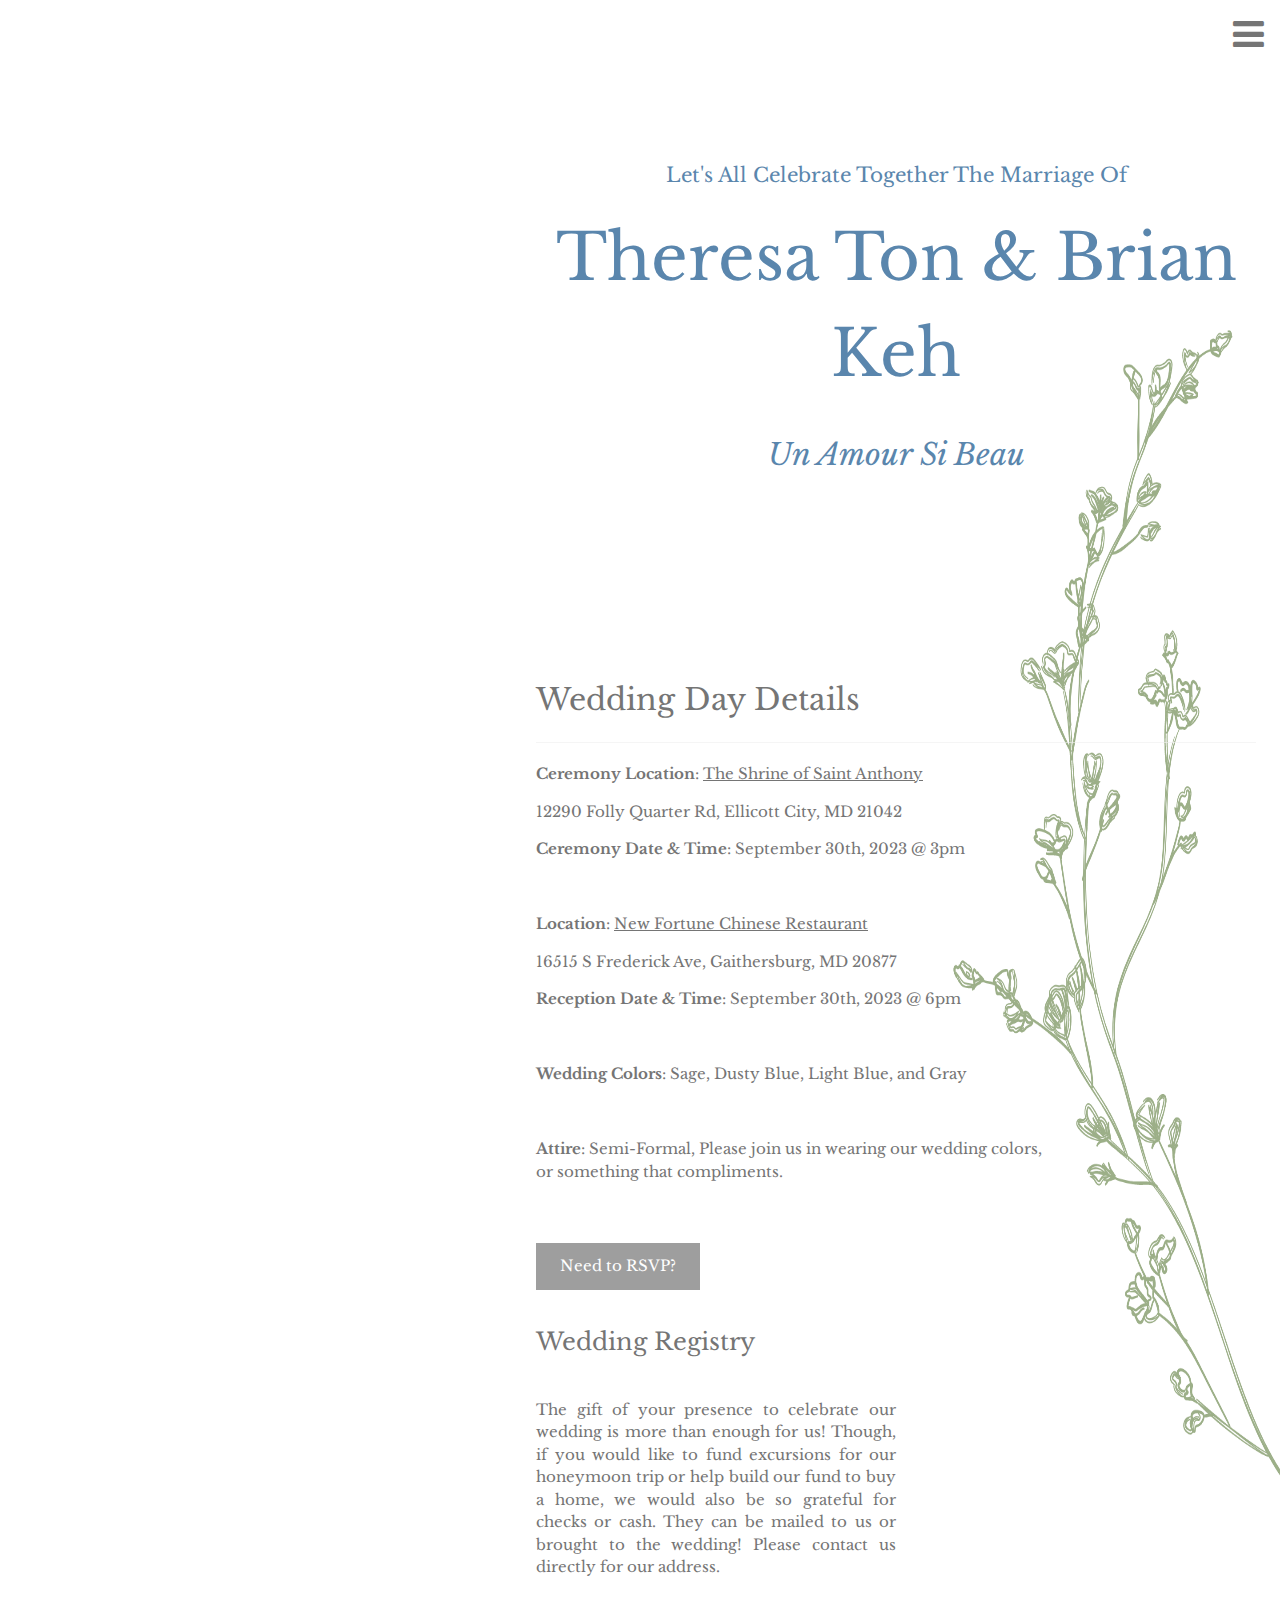
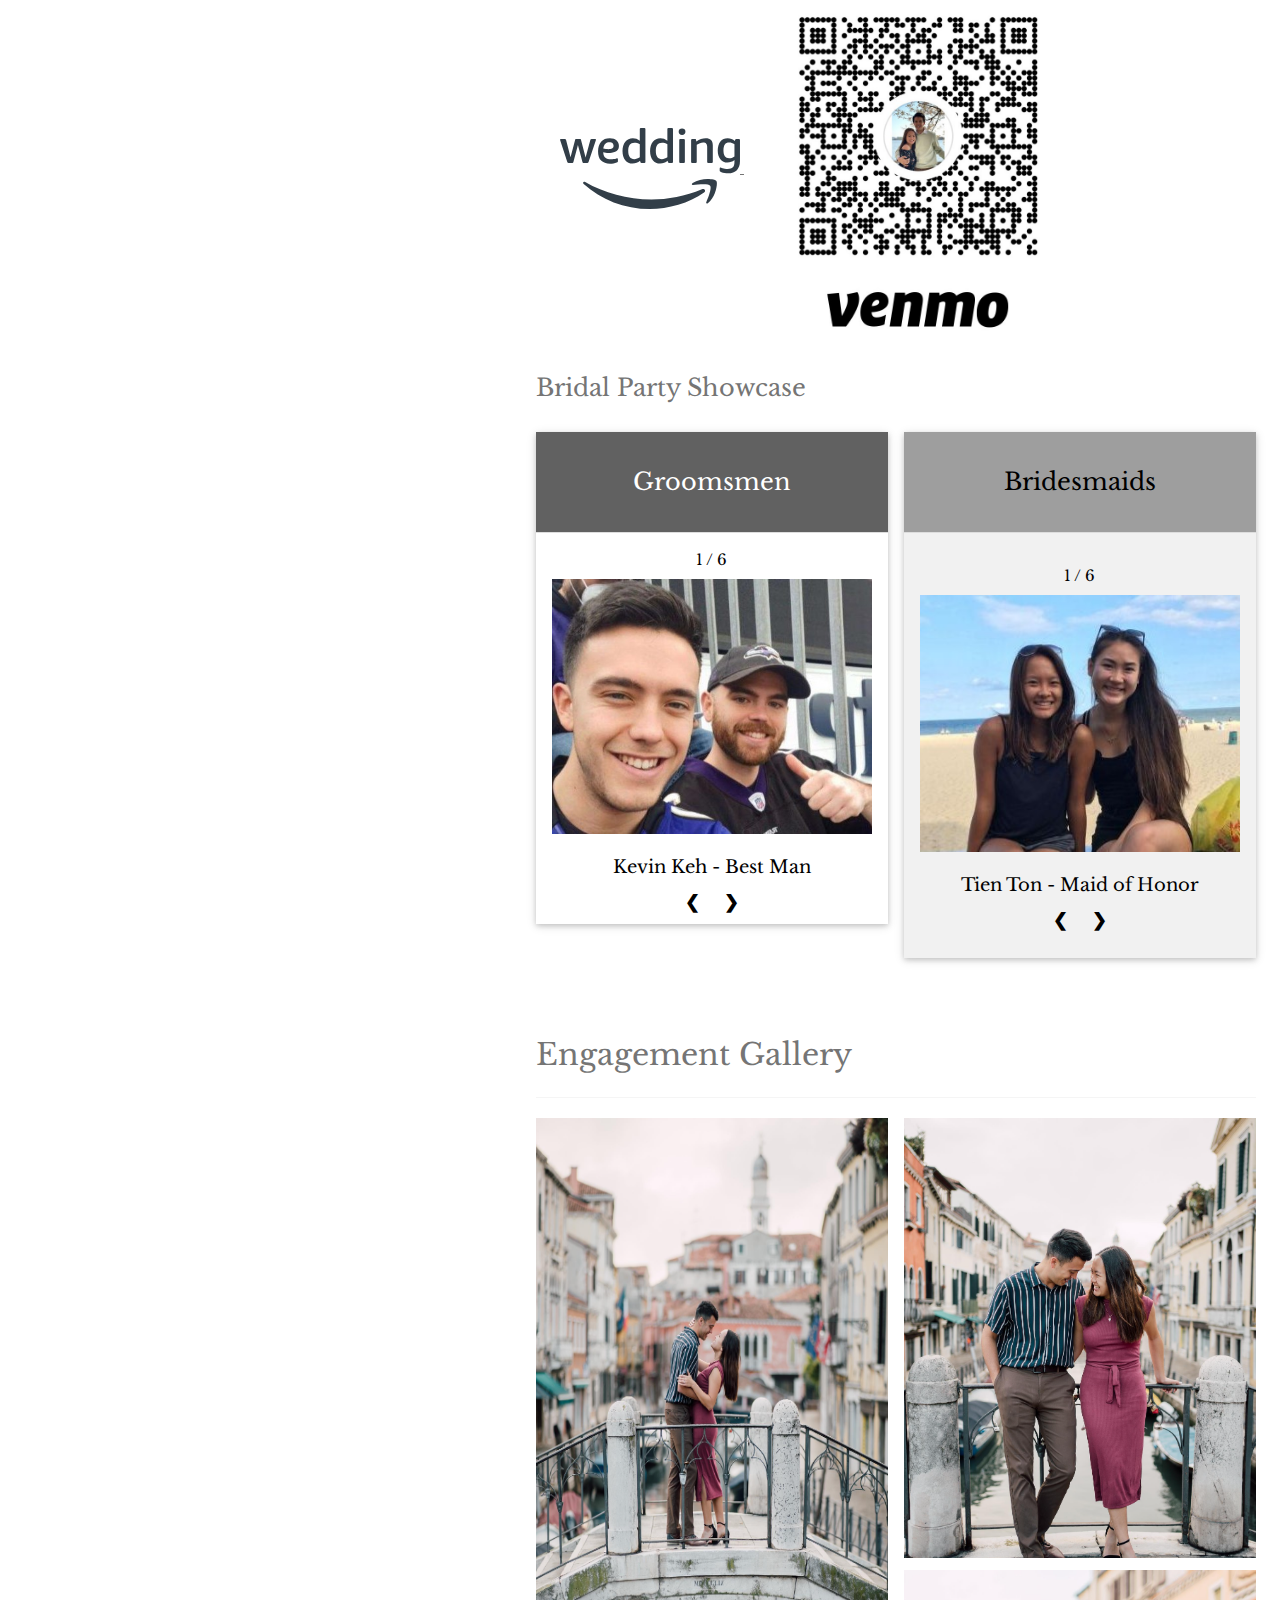
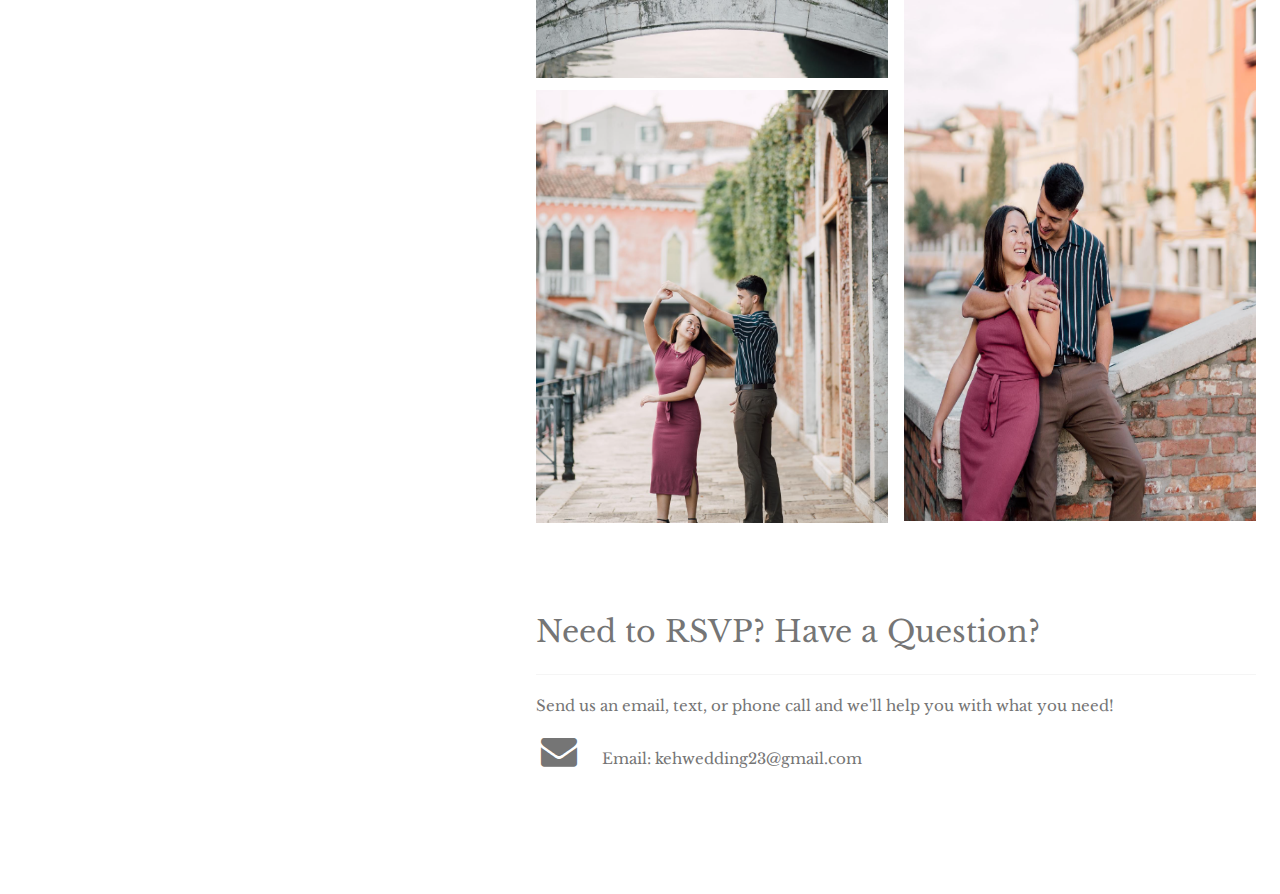
==== index.html @ 29d1b584 "Update index.html" ====
<!DOCTYPE html>
<html>

<head>
  <title>Ton & Keh Wedding</title>
  <meta charset="UTF-8">
  <meta name="viewport" content="width=device-width, initial-scale=1">
  <link rel="stylesheet" href="https://www.w3schools.com/w3css/4/w3.css">
  <link rel="stylesheet" href="https://fonts.googleapis.com/css?family=Libre+Baskerville">
  <link rel="stylesheet" href="https://cdnjs.cloudflare.com/ajax/libs/font-awesome/4.7.0/css/font-awesome.min.css">
  <link href='https://fonts.googleapis.com/css?family=Pinyon Script' rel='stylesheet'>
  <link href='https://fonts.googleapis.com/css?family=Playfair Display' rel='stylesheet'>
  <style>
    body,
    h1,
    h2,
    h3,
    h4,
    h5,
    h6 {
      font-family: "Libre Baskerville", sans-serif
    }

    .w3-row-padding img {
      margin-bottom: 12px
    }

    .bgimg {
      background-position: center;
      background-repeat: no-repeat;
      background-size: cover;
      background-image: url('./pictures/main_pic2.jpg');
      min-height: 100%;
    }

    * {
      box-sizing: border-box
    }

    .amazon-image {
      right: 0;
    }

    .amazon-image:hover {
      background-color: #e7e7e7;
    }

    /* Slideshow container */
    .groomsmen-container {
      margin: auto;
    }

    .image-slide {
      display: none;
    }

    .w-image-slide {
      display: none;
    }

    /* Next & previous buttons */
    .prev,
    .next {
      cursor: pointer;
      top: 50%;
      width: auto;
      margin-top: -22px;
      padding: 10px;
      color: black;
      font-weight: bold;
      font-size: 18px;
      transition: 0.6s ease;
      border-radius: 0 3px 3px 0;
      user-select: none;
    }

    /* Position the "next button" to the right */
    .next {
      right: 0;
      border-radius: 3px 0 0 3px;
    }

    /* On hover, add a black background color with a little bit see-through */
    .prev:hover,
    .next:hover {
      background-color: rgba(153, 153, 153, 0.493);
    }

    /* Caption text */
    .caption {
      color: #000000;
      font-size: 18px;
      padding: 8px 12px;
      bottom: 8px;
      width: 100%;
      text-align: center;
    }

    /* Number text (1/3 etc) */
    .slide-number {
      color: #000000;
      font-size: 15px;
      padding: 8px 12px;
      top: 0;
    }

    .active {
      background-color: #717171;
    }

    /* Fading animation */
    .fade {
      animation-name: fade;
      animation-duration: 1.5s;
    }
  </style>
</head>

<body>

  <!-- Sidebar with image -->
  <nav class="w3-sidebar w3-hide-medium w3-hide-small" style="width:40%">
    <div class="bgimg">
    </div>
  </nav>

  <!-- Hidden Sidebar (reveals when clicked on menu icon)-->
  <nav class="w3-sidebar w3-black w3-animate-right w3-xxlarge" style="display:none;padding-top:150px;right:0;z-index:2"
    id="mySidebar">
    <a href="javascript:void(0)" onclick="closeNav()" class="w3-button w3-black w3-xxxlarge w3-display-topright"
      style="padding:0 12px;">
      <i class="fa fa-remove"></i>
    </a>
    <div class="w3-bar-block w3-center">
      <a href="#" class="w3-bar-item w3-button w3-text-grey w3-hover-black" onclick="closeNav()">Home</a>
      <a href="#portfolio" class="w3-bar-item w3-button w3-text-grey w3-hover-black" onclick="closeNav()">Portfolio</a>
      <a href="#about" class="w3-bar-item w3-button w3-text-grey w3-hover-black" onclick="closeNav()">About</a>
      <a href="#contact" class="w3-bar-item w3-button w3-text-grey w3-hover-black" onclick="closeNav()">Contact</a>
    </div>
  </nav>

  <!-- Page Content -->
  <div class="w3-main w3-padding-large"
    style="margin-left:40%; background-image: url(./pictures/bg1.png); background-size: 100% 40%; background-repeat: no-repeat; background-position: 0px 270px;">

    <!-- Menu icon to open sidebar -->
    <span class="w3-button w3-top w3-white w3-xxlarge w3-text-grey w3-hover-text-black" style="width:auto;right:0;"
      onclick="openNav()"><i class="fa fa-bars"></i></span>

    <!-- Header -->
    <header class="w3-container w3-center" style="padding:128px 16px;" id="home">
      <p style="font-size: 20px; color: #5A86AD; font-style: bold;">Let's All Celebrate Together The Marriage Of</p>
      <h1 class="w3-jumbo" style="color: #5A86AD;">Theresa Ton & Brian Keh</h1>
      <p style="font-size: 30px; color: #5A86AD; font-style: italic;">Un Amour Si Beau</p>
      <img src="./pictures/main_pic.png" class="w3-image w3-hide-large w3-hide-small w3-round"
        style="display:block;width:80%;margin:auto;">
      <img src="./pictures/main_pic.png" class="w3-image w3-hide-large w3-hide-medium w3-round" width="1000"
        height="1333">
      <!--     <button class="w3-button w3-light-grey w3-padding-large w3-margin-top">
      <i class="fa fa-envelope-open-o"></i> RSVP Here
    </button> -->
    </header>

    <!-- About Section -->
    <div class="w3-content w3-justify w3-text-grey w3-padding-32" id="about">
      <h2>Wedding Day Details</h2>
      <hr class="w3-opacity">
      <p>
        <b>Ceremony Location</b>: <a
          href="https://www.google.com/maps/place/The+Shrine+of+St.+Anthony/@39.2574277,-76.9379217,15z/data=!4m6!3m5!1s0x89c8275a5a365455:0xe308f5584fdc89db!8m2!3d39.2574277!4d-76.9379217!16s%2Fm%2F04n5p57">The
          Shrine of Saint Anthony</a>
      </p>
      <p>12290 Folly Quarter Rd, Ellicott City, MD 21042</p>
      <p>
        <b>Ceremony Date & Time</b>: September 30th, 2023 @ 3pm
      </p>
      <br>
      <p>
        <b>Location</b>: <a
          href="https://www.google.com/maps/place/new+fortune+chinese+restaurant+gaithersburg+md/@39.1270677,-77.1829447,15z/data=!4m2!3m1!1s0x0:0x479487c42ac76921?sa=X&ved=2ahUKEwj9sbjB-4T-AhWoBDQIHVMrAvMQ_BJ6BQiIARAD">New
          Fortune
          Chinese Restaurant</a>
      </p>
      <p>16515 S Frederick Ave, Gaithersburg, MD 20877</p>
      <p>
        <b>Reception Date & Time</b>: September 30th, 2023 @ 6pm
      </p>
      <br>
      <p><b>Wedding Colors</b>: Sage, Dusty Blue, Light Blue, and Gray</p>
      <br>
      <p><b>Attire</b>: Semi-Formal, Please join us in wearing our wedding colors,
        <br>or something that compliments.
      </p>
      <br>
      <br>
      <button class="w3-button w3-gray w3-padding-large w3-hover-black w3-text-white"> <a href="#contact"
          onclick="closeNav()" style="text-decoration: none;">Need to RSVP?</a></button>

      <!-- Testimonials -->
      <h3 class="w3-padding-24">Wedding Registry</h3>

      <p style="max-width: 50%;">The gift of your presence to celebrate our wedding is more than enough for us! Though,
        if you would like to fund excursions for our honeymoon trip or help build our fund to buy a home, we would also
        be so grateful for checks or cash. They can be mailed to us or brought to the wedding! Please contact us
        directly for our address.</p>

      <div class="w3-padding-large">
        <a styles="w3-padding-24" href="https://www.amazon.com/wedding/share/kehwedding23">
          <img class="image amazon-image" src="./pictures/amazon-wedding-logo.svg" width="180" />
        </a>

        <img src="./pictures/qr_code.jpg" width="350" />
      </div>

      <!-- Grid for pricing tables -->
      <h3 class="w3-padding-16">Bridal Party Showcase</h3>
      <div class="w3-row-padding" style="margin:0 -16px">
        <div class="w3-half w3-margin-bottom">
          <ul class="w3-ul w3-center w3-card w3-hover-shadow">
            <li class="w3-dark-grey w3-xlarge w3-padding-32">Groomsmen</li>
            <li>
              <div class="groomsmen-container">
                <div class="image-slide">
                  <div class="slide-number">1 / 6</div>
                  <img src="./pictures/IMG_20230419_155620.jpg" style="width:100%">
                  <div class="caption">Kevin Keh - Best Man</div>
                </div>
                <div class="image-slide">
                  <div class="slide-number">2 / 6</div>
                  <img src="./pictures/IMG_20230419_155617.jpg" style="width:100%">
                  <div class="caption">Adam Keh</div>
                </div>
                <div class="image-slide">
                  <div class="slide-number">3 / 6</div>
                  <img src="./pictures/IMG_20230414_062933.jpg" style="width:100%">
                  <div class="caption">Raymond Ton</div>
                </div>
                <div class="image-slide">
                  <div class="slide-number">4 / 6</div>
                  <img src="./pictures/jake.jpg" style="width:100%">
                  <div class="caption">Jake Levie</div>
                </div>
                <div class="image-slide">
                  <div class="slide-number">5 / 6</div>
                  <img src="./pictures/IMG_20230419_155607.jpg" style="width:100%">
                  <div class="caption">Lorenzo Carter</div>
                </div>
                <div class="image-slide">
                  <div class="slide-number">6 / 6</div>
                  <img src="pictures/IMG_20230419_155611.jpg" style="width:100%">
                  <div class="caption">Nick Pinto</div>
                </div>

                <a class="prev" onclick="plusSlides(-1)">&#10094;</a>
                <a class="next" onclick="plusSlides(1)">&#10095;</a>
              </div>

            </li>
          </ul>
        </div>

        <div class="w3-half">
          <ul class="w3-ul w3-center w3-card w3-hover-shadow">
            <li class="w3-gray w3-xlarge w3-padding-32" style="color: #5A86AD;">Bridesmaids</li>
            <li class="w3-light-grey w3-padding-24">
              <div class="groomsmen-container">
                <div class="w-image-slide">
                  <div class="slide-number">1 / 6</div>
                  <img src="./pictures/IMG_20230419_155748.jpg" style="width:100%">
                  <div class="caption">Tien Ton - Maid of Honor</div>
                </div>
                <div class="w-image-slide">
                  <div class="slide-number">2 / 6</div>
                  <img src="./pictures/IMG_20230419_155759.jpg" style="width:100%">
                  <div class="caption">Zoe Bridges</div>
                </div>
                <div class="w-image-slide">
                  <div class="slide-number">3 / 6</div>
                  <img src="./pictures/IMG_20230419_155753.jpg" style="width:100%">
                  <div class="caption">Briana Murray</div>
                </div>
                <div class="w-image-slide">
                  <div class="slide-number">4 / 6</div>
                  <img src="./pictures/IMG_20230419_155805.jpg" style="width:100%">
                  <div class="caption">Sherise Scott</div>
                </div>
                <div class="w-image-slide">
                  <div class="slide-number">5 / 6</div>
                  <img src="./pictures/Snapchat-1111659096.jpg" style="width:100%">
                  <div class="caption">Kristine Faytaren</div>
                </div>
                <div class="w-image-slide">
                  <div class="slide-number">6 / 6</div>
                  <img src="./pictures/isabella.jpg" style="width:100%">
                  <div class="caption">Isabella Keh</div>
                </div>

                <a class="prev" onclick="WplusSlides(-1)">&#10094;</a>
                <a class="next" onclick="WplusSlides(1)">&#10095;</a>
              </div>
            </li>
          </ul>
        </div>
        <!-- End Grid/Pricing tables -->
      </div>

      <!-- End About Section -->
    </div>

    <!-- Portfolio Section -->
    <div class="w3-padding-32 w3-content" id="portfolio">
      <h2 class="w3-text-grey">Engagement Gallery</h2>
      <hr class="w3-opacity">

      <!-- Grid for photos -->
      <div class="w3-row-padding" style="margin:0 -16px">
        <div class="w3-half">
          <img src="./pictures/pic2.png" style="width:100%; height: 560px;">
          <img src="./pictures/pic4.png" style="width:100%">
        </div>

        <div class="w3-half">
          <img src="./pictures/pic3.png" style="width:100%">
          <img src="./pictures/pic1.png" style="width:100%; height: 551px;">
        </div>
        <!-- End photo grid -->
      </div>
      <!-- End Portfolio Section -->
    </div>

    <!-- Contact Section -->
    <div class="w3-padding-32 w3-content w3-text-grey" id="contact" style="margin-bottom:64px">
      <h2>Need to RSVP? Have a Question?</h2>
      <hr class="w3-opacity">

      <div class="w3-section">
        <p>Send us an email, text, or phone call and we'll help you with what you need!</p>
        <p><i class="fa fa-envelope fa-fw w3-xxlarge w3-margin-right"> </i> Email: kehwedding23@gmail.com</p>
      </div>

    </div>

    <!-- END PAGE CONTENT -->
  </div>

  <script>

    // Open and close sidebar
    function openNav() {
      document.getElementById("mySidebar").style.width = "60%";
      document.getElementById("mySidebar").style.display = "block";
    }

    function closeNav() {
      document.getElementById("mySidebar").style.display = "none";
    }

    let slideIndex = 1;
    showSlides(slideIndex);

    let slideIndex2 = 1;
    WshowSlides(slideIndex2);

    // Next/previous controls
    function plusSlides(n) {
      showSlides(slideIndex += n);
    }

    // Next/previous controls
    function WplusSlides(n) {
      WshowSlides(slideIndex += n);
    }

    // Thumbnail image controls
    function currentSlide(n) {
      showSlides(slideIndex = n);
    }

    function showSlides(n) {
      let i;
      let slides = document.getElementsByClassName("image-slide");
      if (n > slides.length) { slideIndex = 1 }
      if (n < 1) { slideIndex = slides.length }
      for (i = 0; i < slides.length; i++) {
        slides[i].style.display = "none";
      }

      slides[slideIndex - 1].style.display = "block";
    }

    function WshowSlides(n) {
      let i;
      let slides = document.getElementsByClassName("w-image-slide");
      if (n > slides.length) { slideIndex = 1 }
      if (n < 1) { slideIndex = slides.length }
      for (i = 0; i < slides.length; i++) {
        slides[i].style.display = "none";
      }

      slides[slideIndex - 1].style.display = "block";
    }
  </script>

</body>

</html>
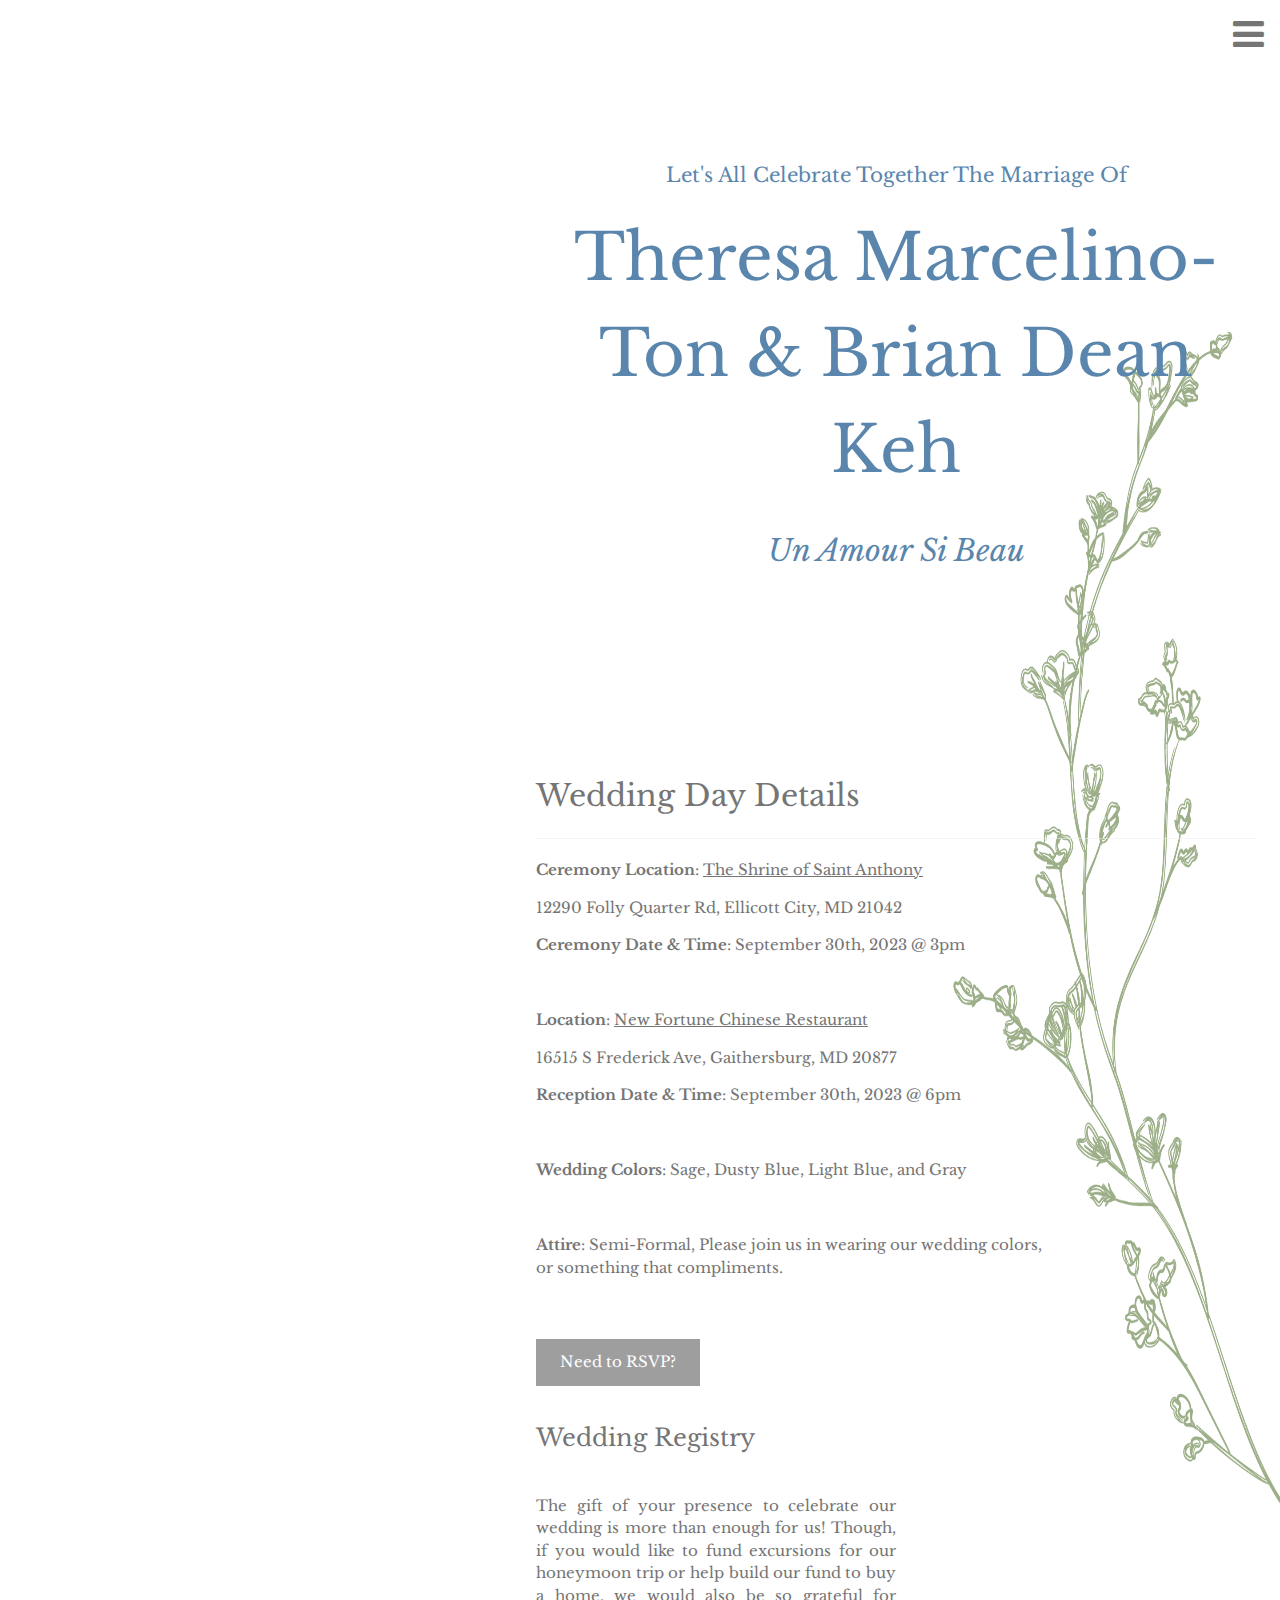
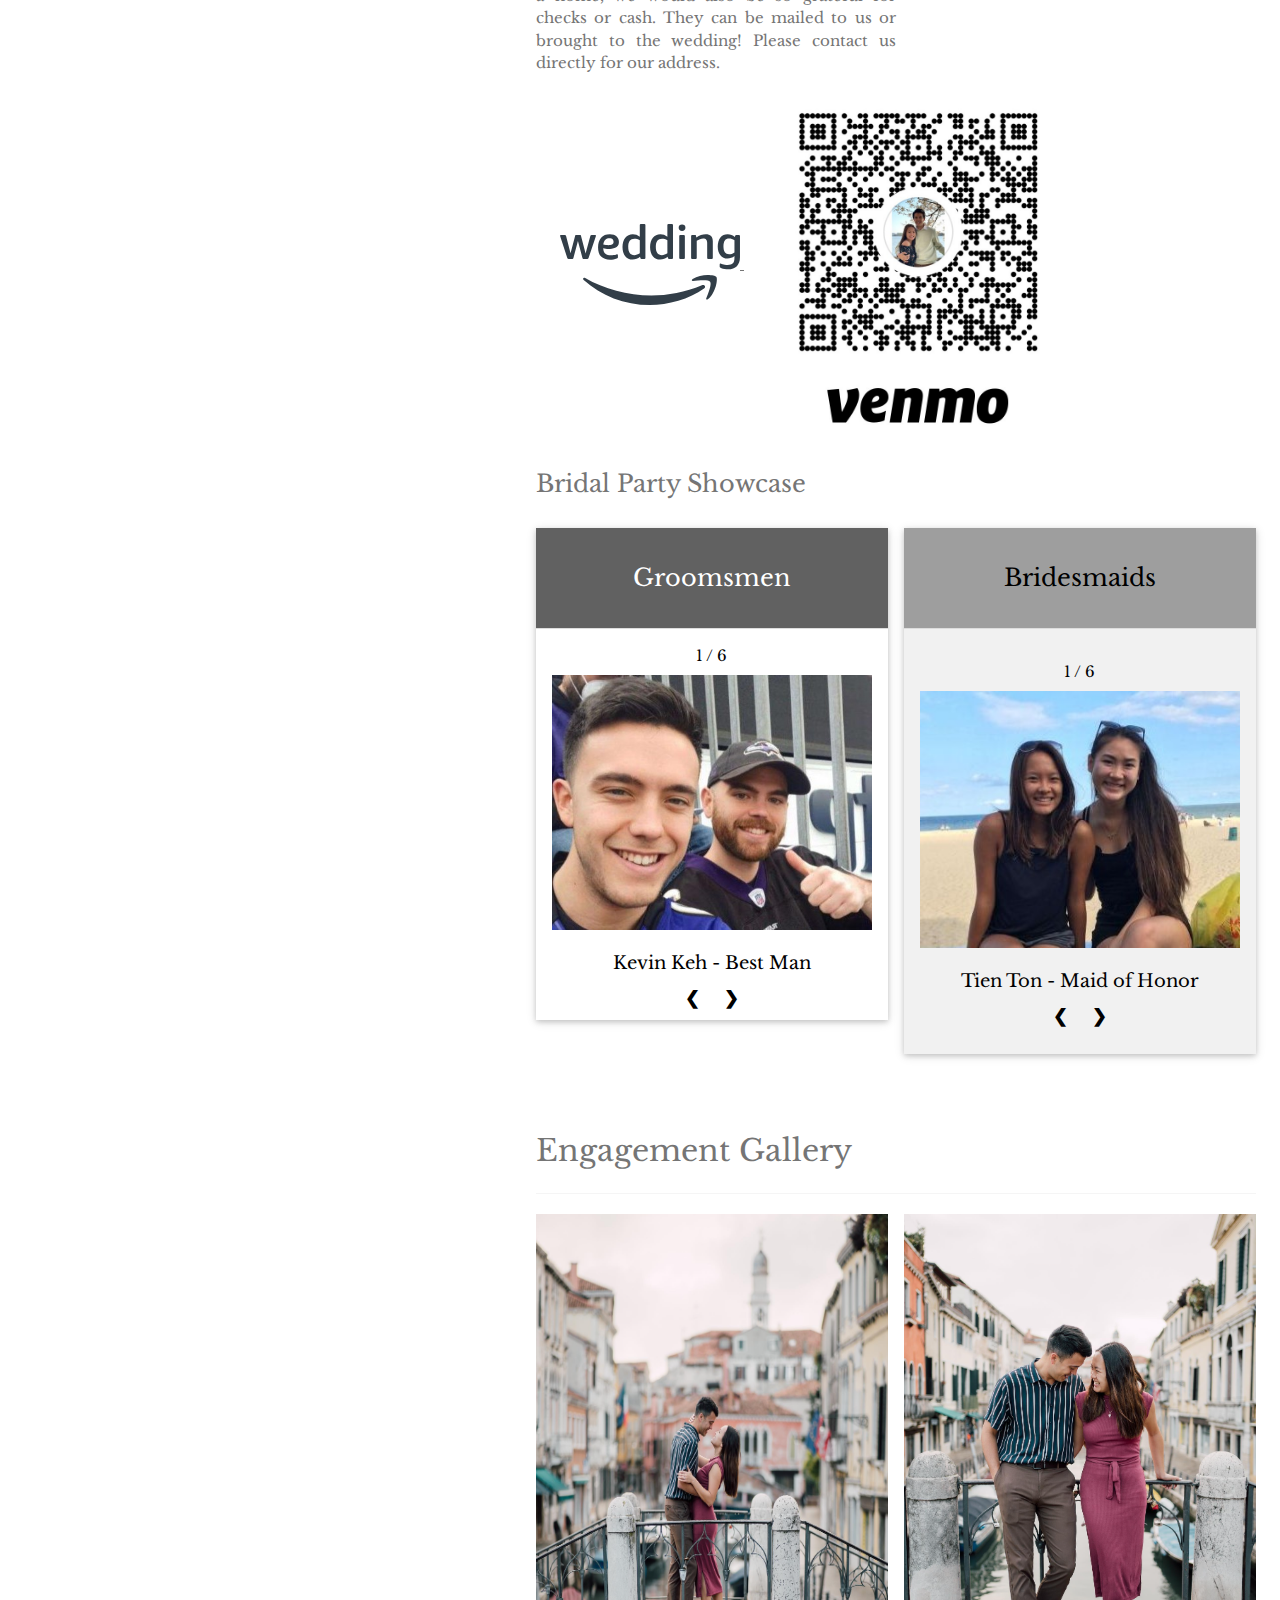
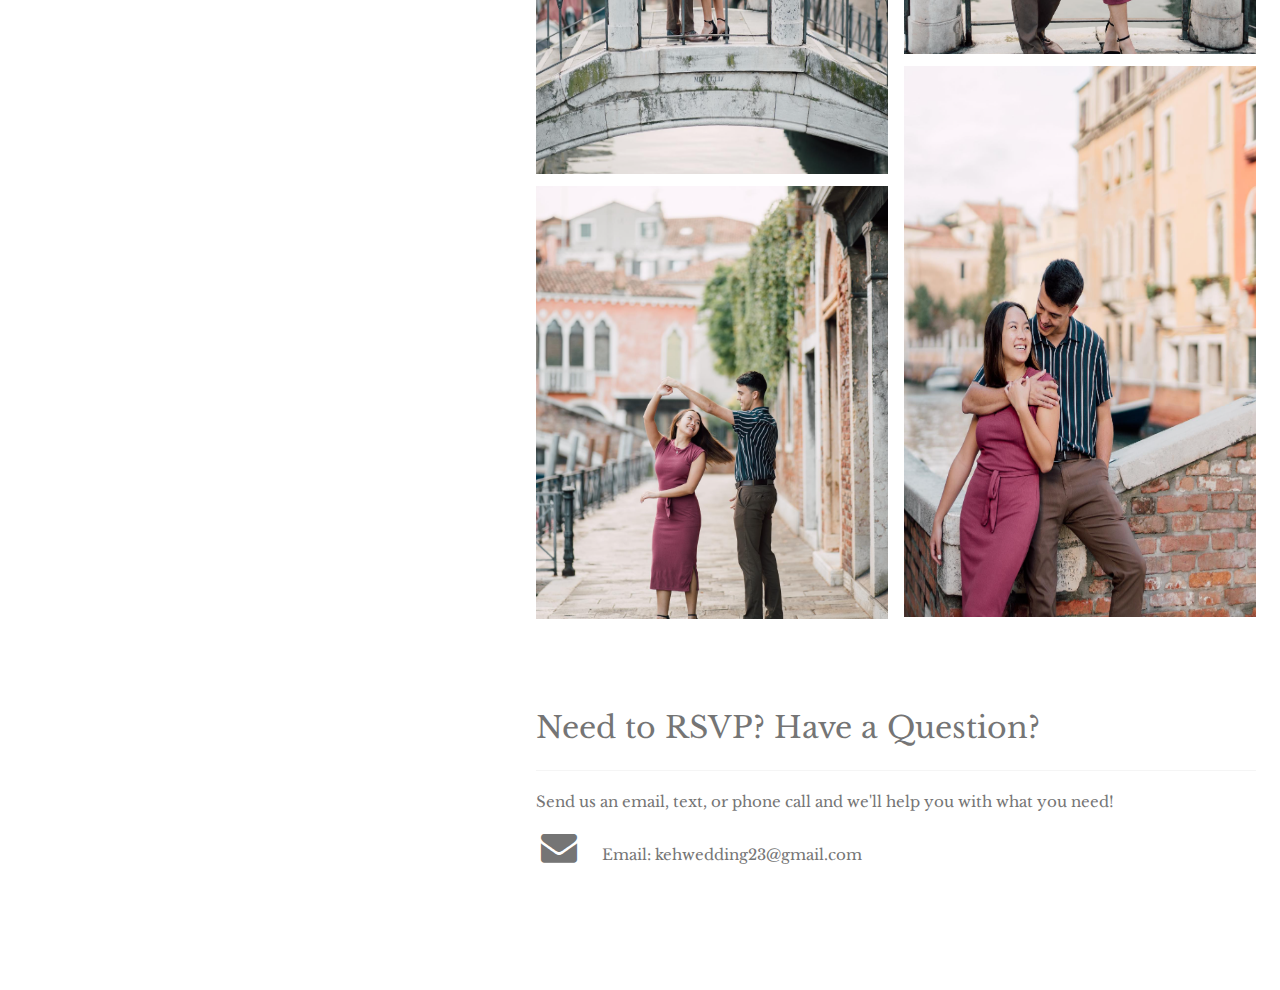
==== commit 15908709: "Update index.html" ====
--- a/index.html
+++ b/index.html
@@ -150,7 +150,7 @@
     <!-- Header -->
     <header class="w3-container w3-center" style="padding:128px 16px;" id="home">
       <p style="font-size: 20px; color: #5A86AD; font-style: bold;">Let's All Celebrate Together The Marriage Of</p>
-      <h1 class="w3-jumbo" style="color: #5A86AD;">Theresa Ton & Brian Keh</h1>
+      <h1 class="w3-jumbo" style="color: #5A86AD;">Theresa Marcelino-Ton & Brian Dean Keh</h1>
       <p style="font-size: 30px; color: #5A86AD; font-style: italic;">Un Amour Si Beau</p>
       <img src="./pictures/main_pic.png" class="w3-image w3-hide-large w3-hide-small w3-round"
         style="display:block;width:80%;margin:auto;">
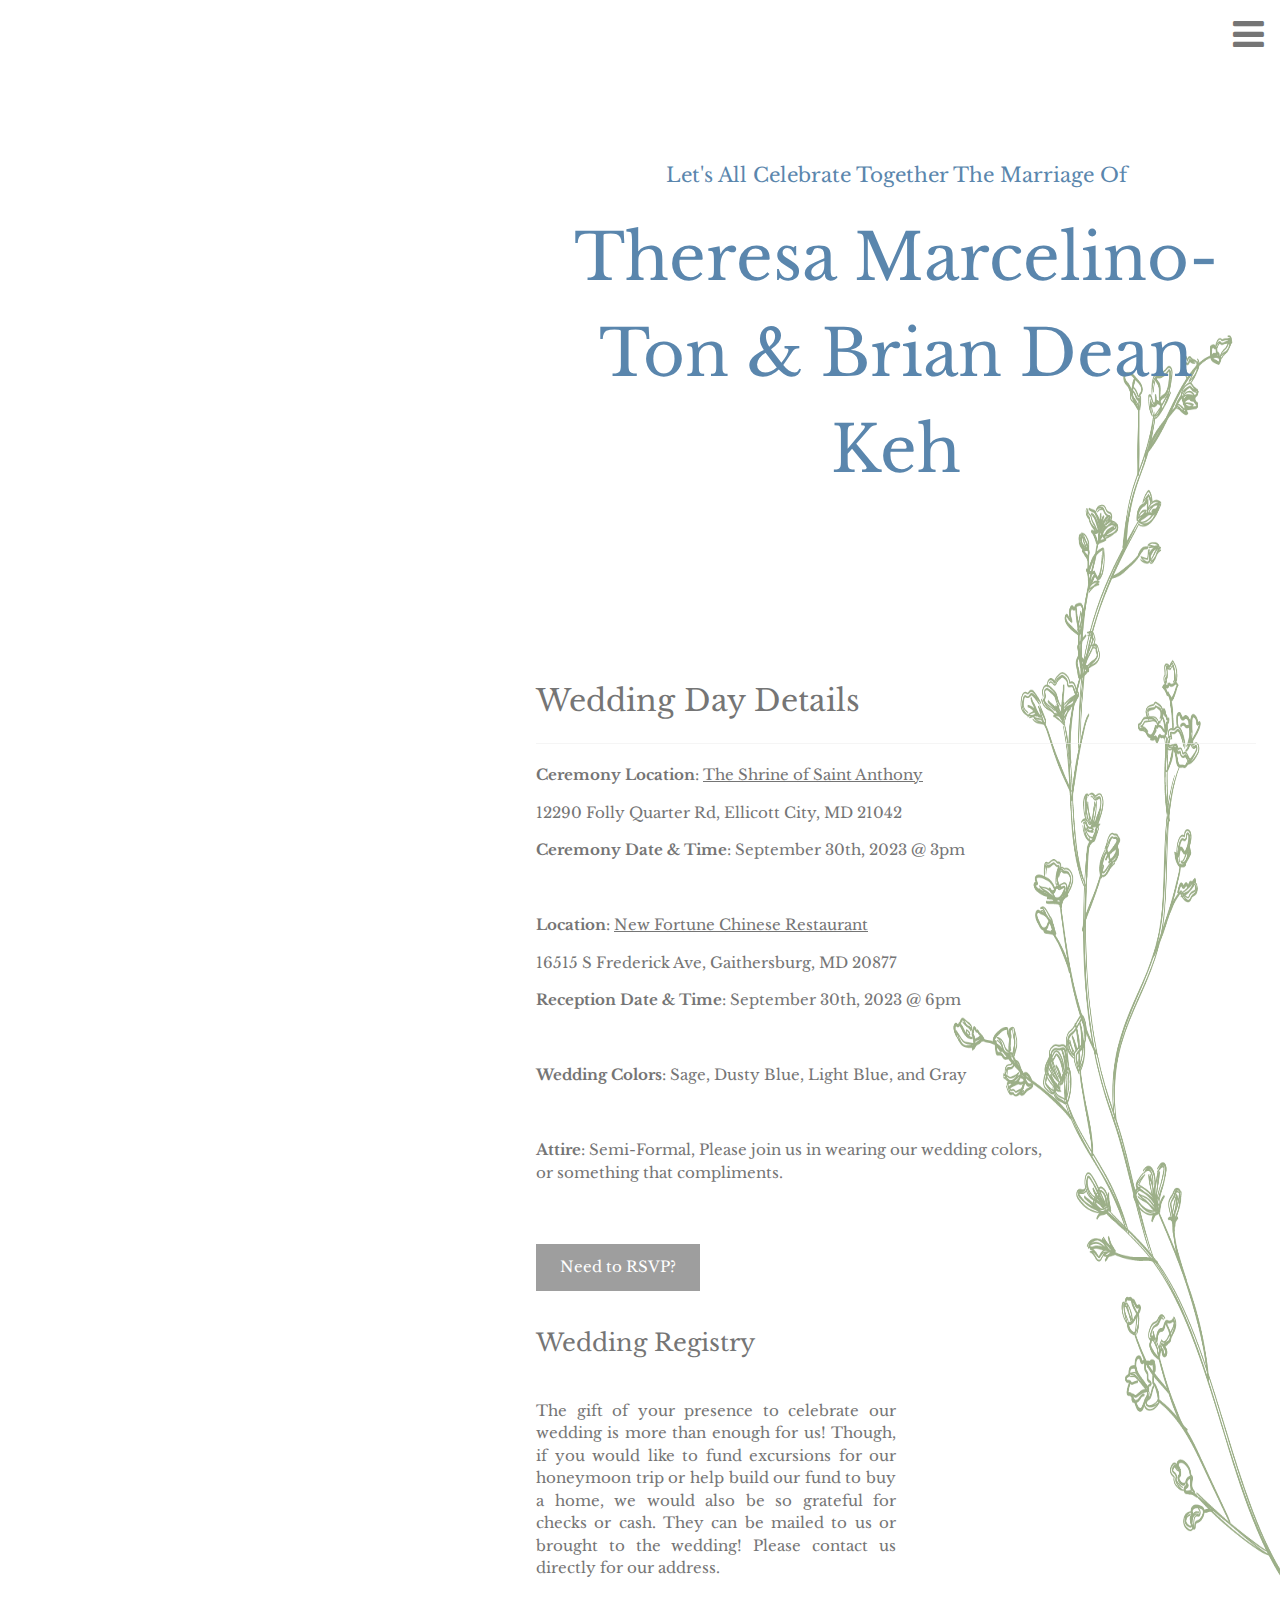
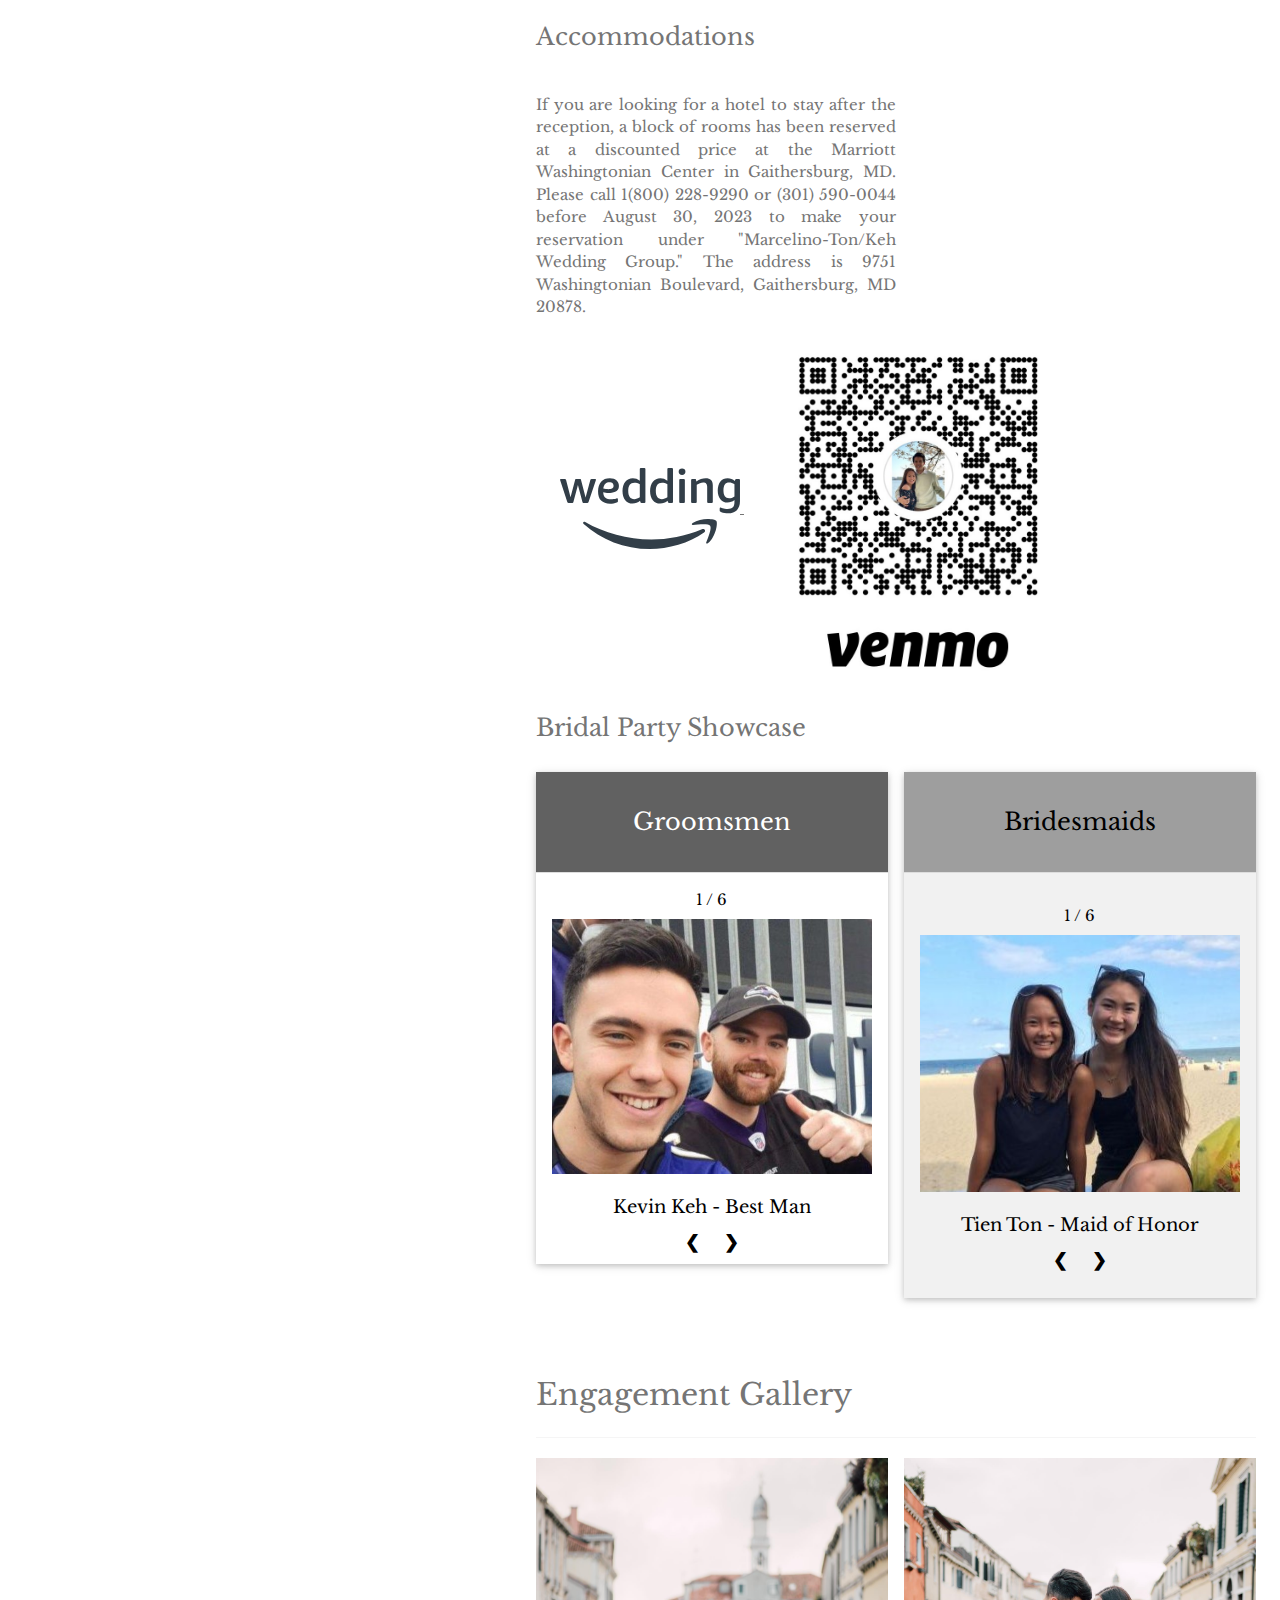
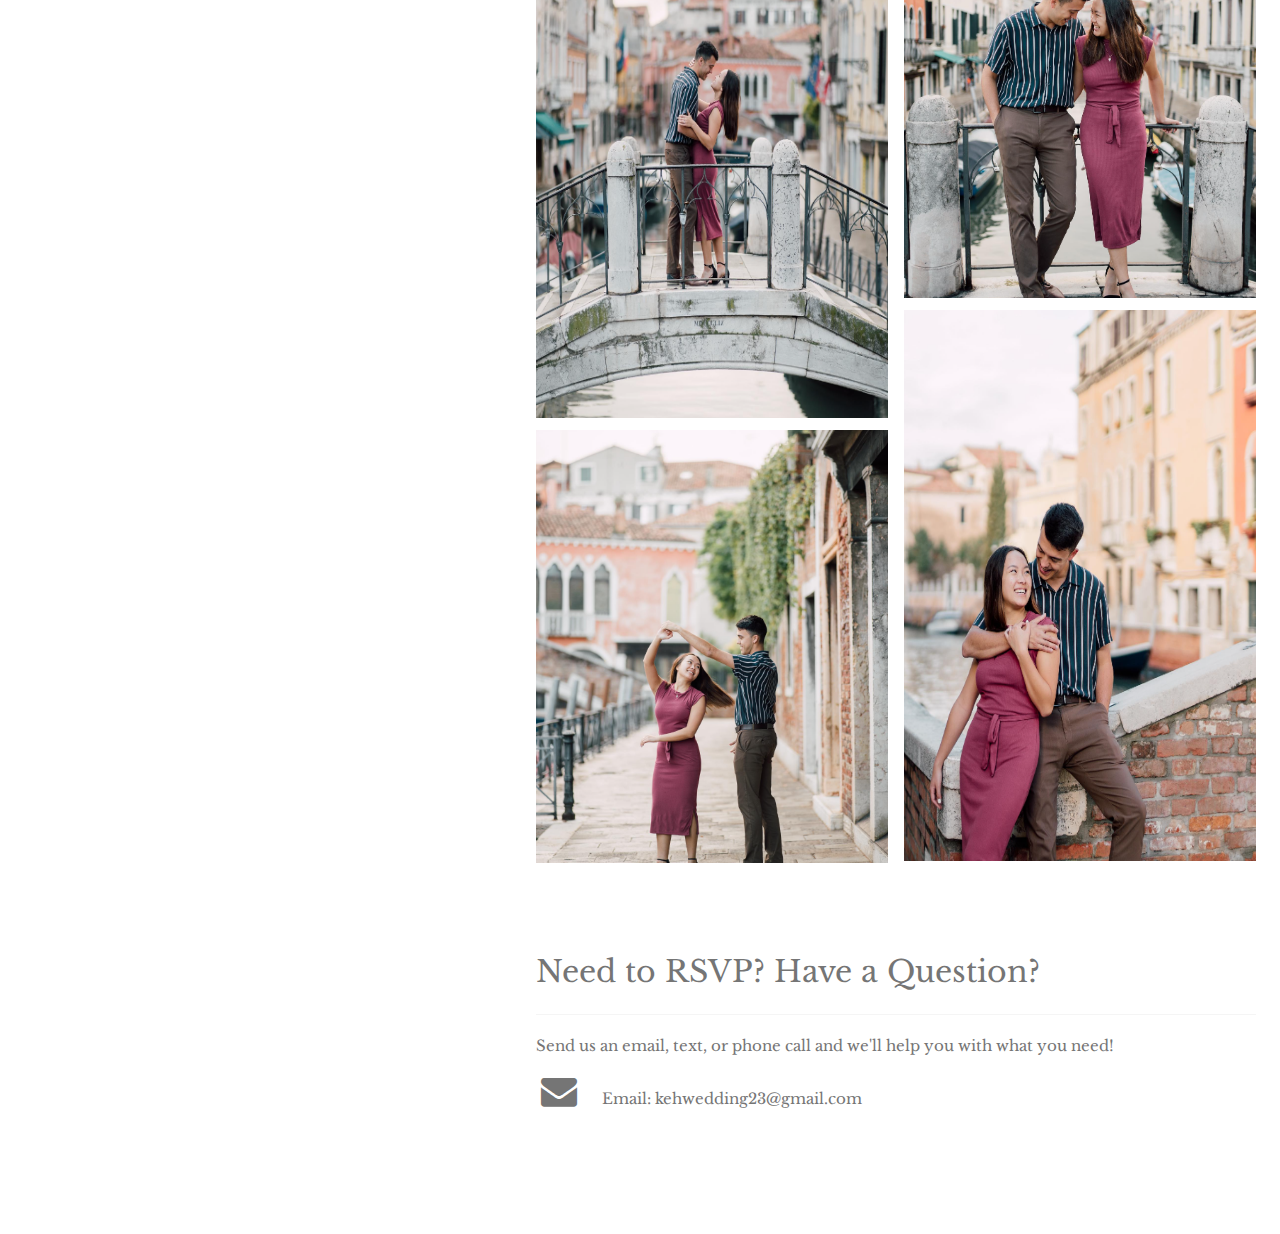
==== commit 5024078e: "added section" ====
--- a/index.html
+++ b/index.html
@@ -151,7 +151,6 @@
     <header class="w3-container w3-center" style="padding:128px 16px;" id="home">
       <p style="font-size: 20px; color: #5A86AD; font-style: bold;">Let's All Celebrate Together The Marriage Of</p>
       <h1 class="w3-jumbo" style="color: #5A86AD;">Theresa Marcelino-Ton & Brian Dean Keh</h1>
-      <p style="font-size: 30px; color: #5A86AD; font-style: italic;">Un Amour Si Beau</p>
       <img src="./pictures/main_pic.png" class="w3-image w3-hide-large w3-hide-small w3-round"
         style="display:block;width:80%;margin:auto;">
       <img src="./pictures/main_pic.png" class="w3-image w3-hide-large w3-hide-medium w3-round" width="1000"
@@ -204,6 +203,13 @@
         be so grateful for checks or cash. They can be mailed to us or brought to the wedding! Please contact us
         directly for our address.</p>
 
+        <h3 class="w3-padding-24">Accommodations</h3>
+
+      <p style="max-width: 50%;">If you are looking for a hotel to stay after the reception, a block of rooms 
+        has been reserved at a discounted price at the Marriott Washingtonian Center in Gaithersburg, MD. 
+        Please call 1(800) 228-9290 or (301) 590-0044 before August 30, 2023 to make your reservation under 
+        "Marcelino-Ton/Keh Wedding Group." The address is 9751 Washingtonian Boulevard, Gaithersburg, MD 20878. </p>
+
       <div class="w3-padding-large">
         <a styles="w3-padding-24" href="https://www.amazon.com/wedding/share/kehwedding23">
           <img class="image amazon-image" src="./pictures/amazon-wedding-logo.svg" width="180" />
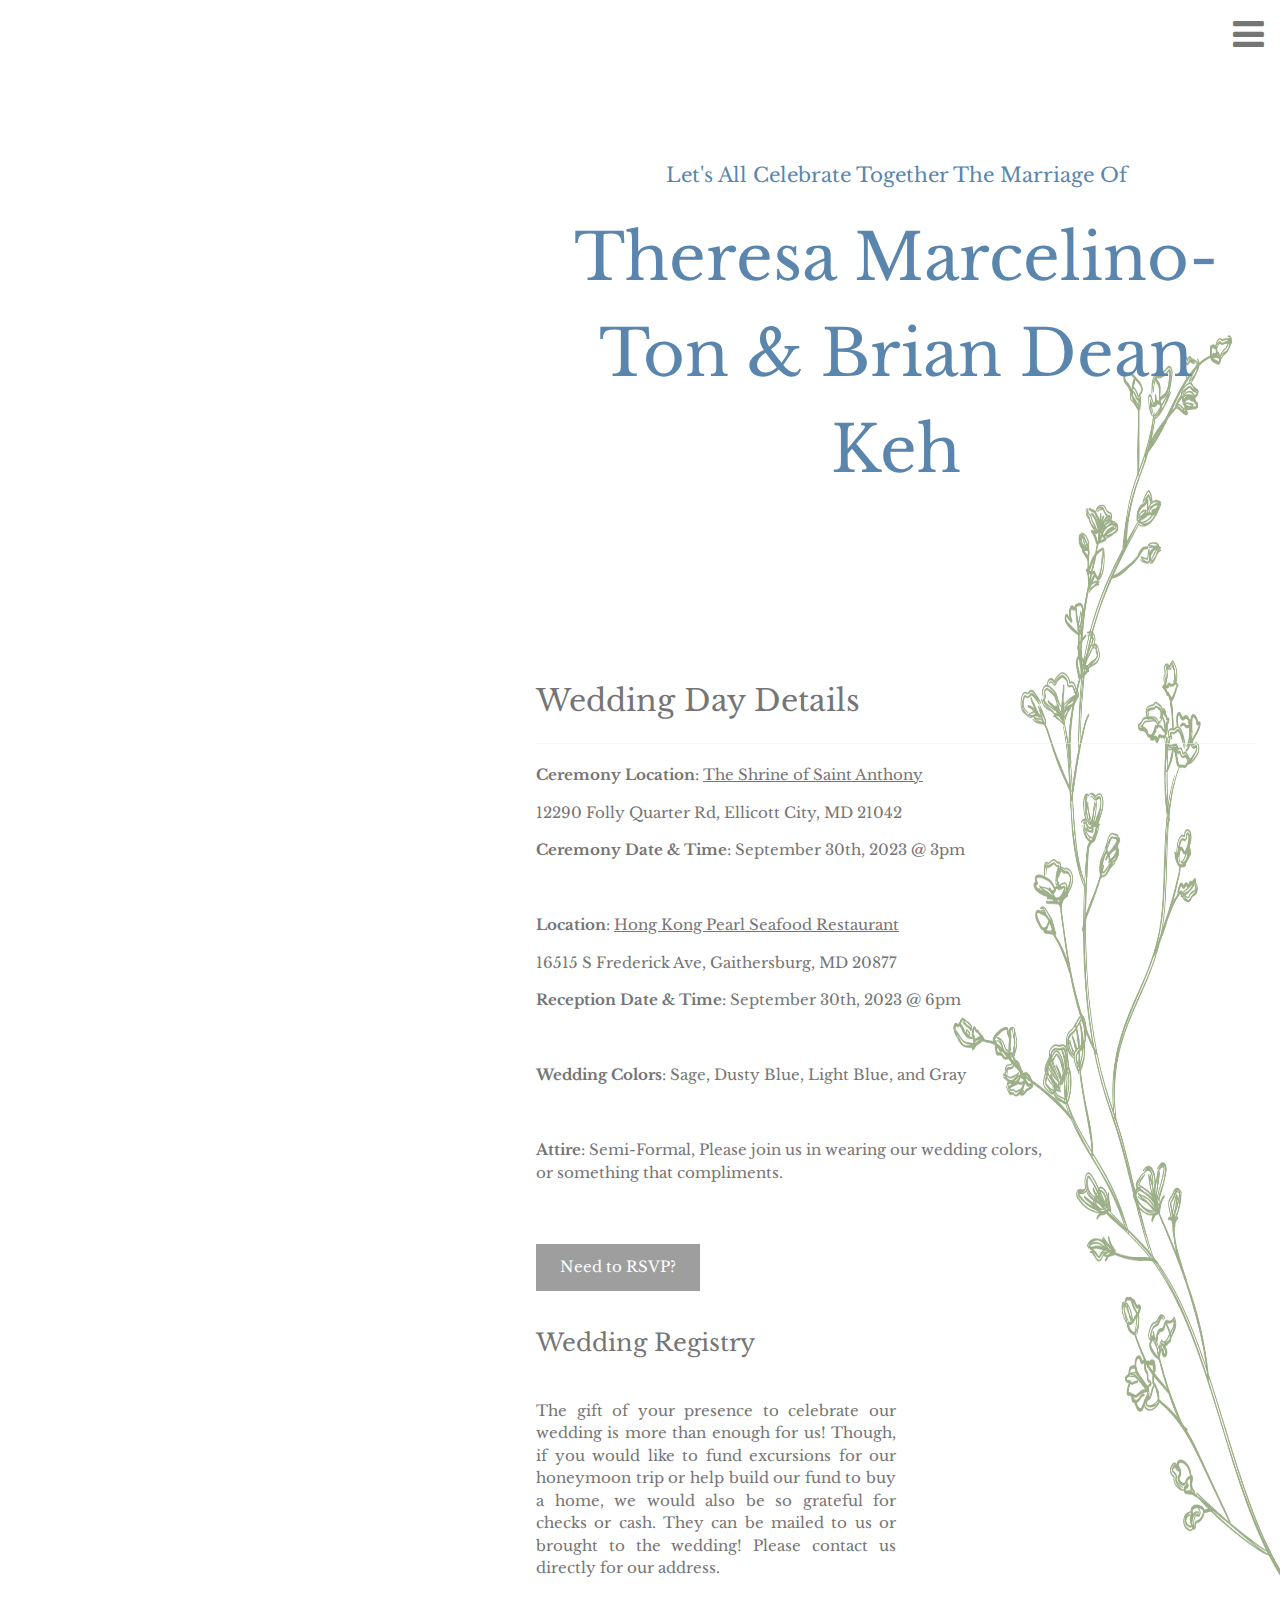
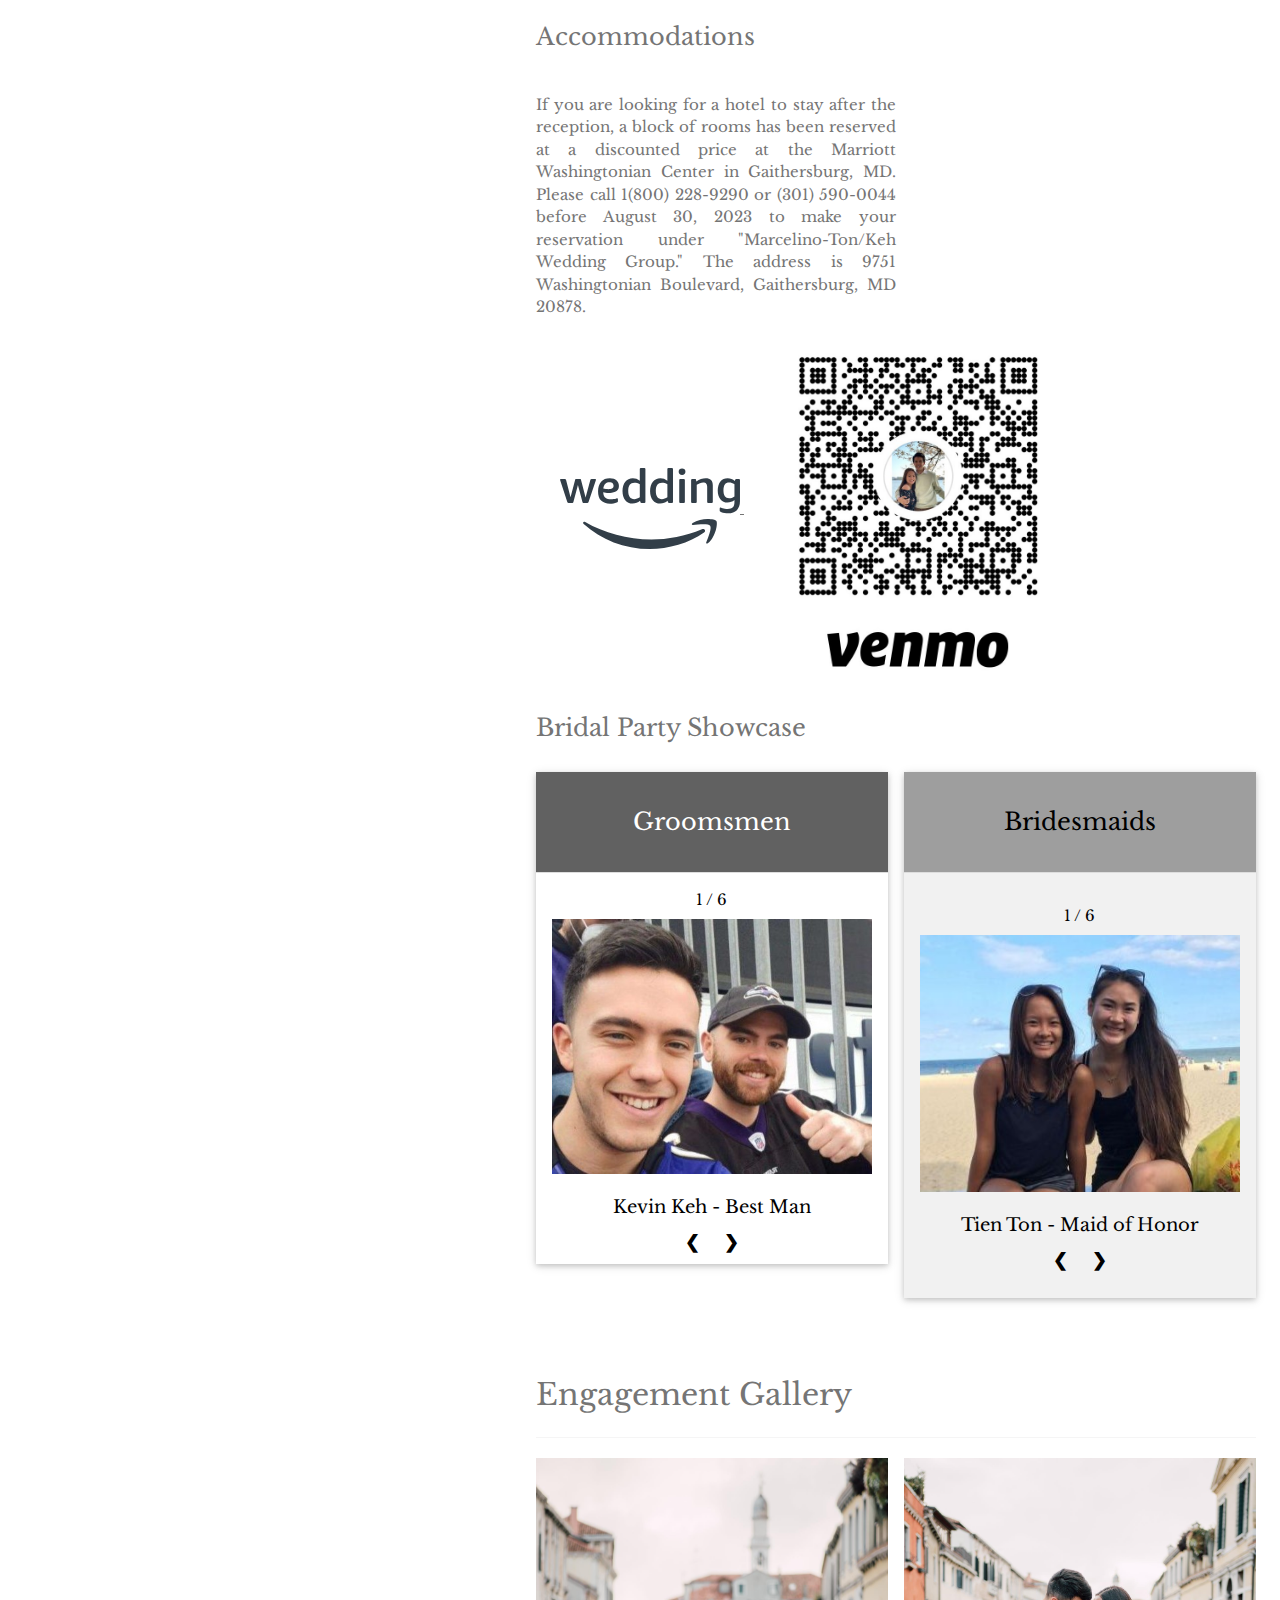
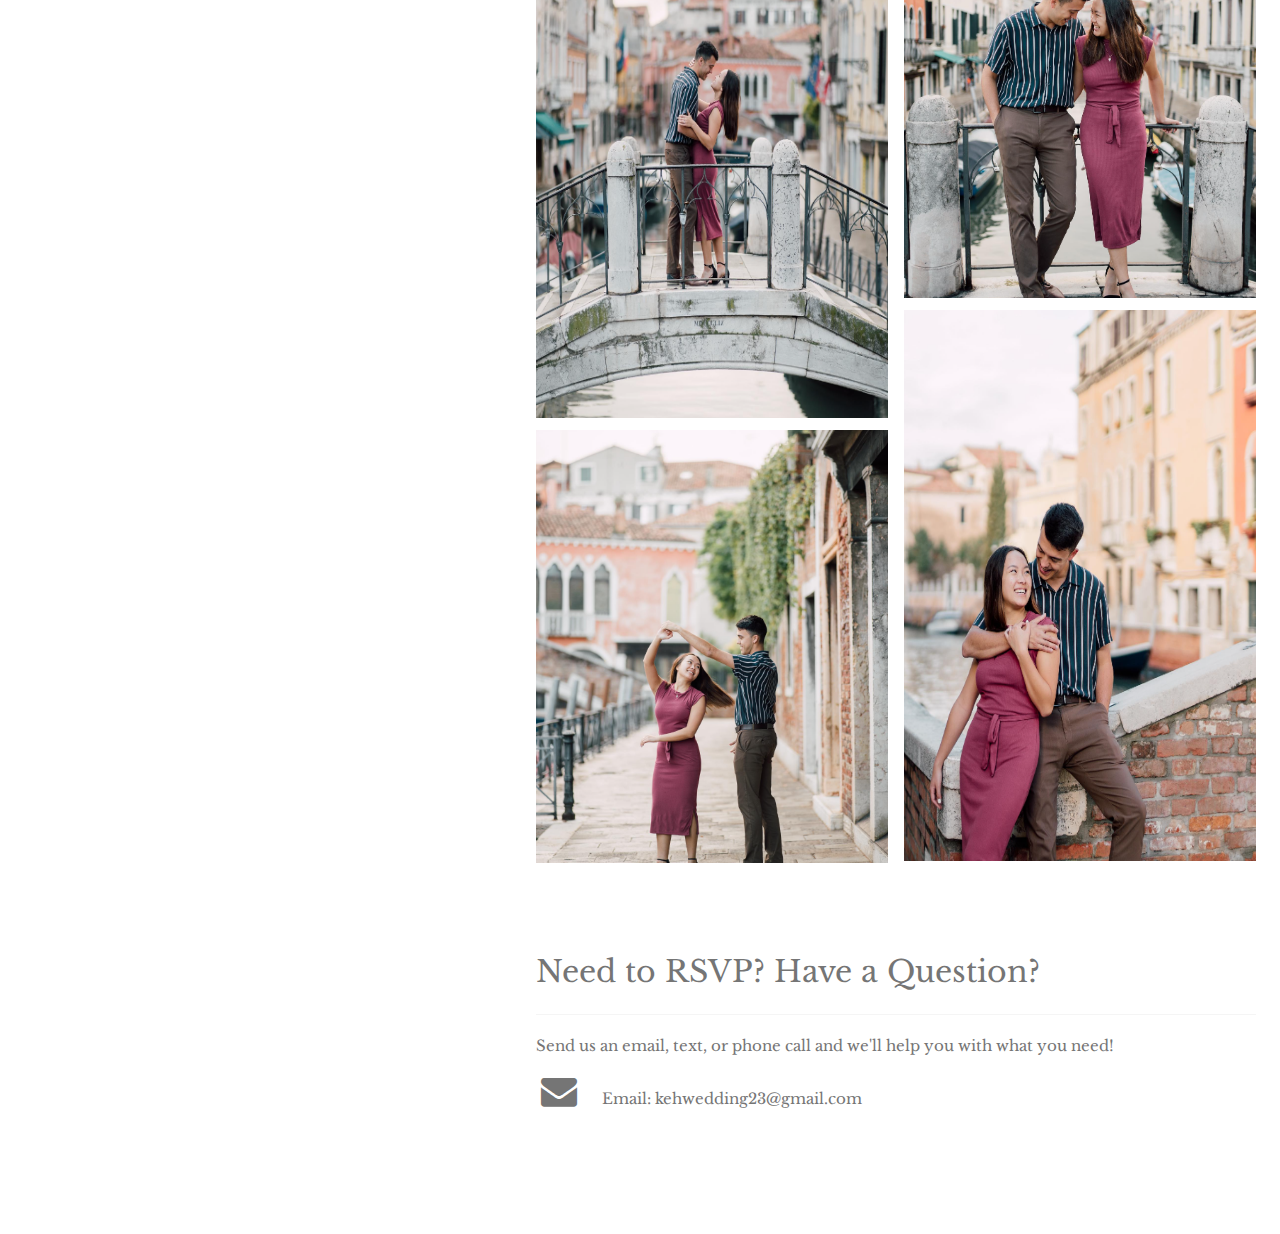
==== commit e4d67652: "Update Reception" ====
--- a/index.html
+++ b/index.html
@@ -176,9 +176,7 @@
       <br>
       <p>
         <b>Location</b>: <a
-          href="https://www.google.com/maps/place/new+fortune+chinese+restaurant+gaithersburg+md/@39.1270677,-77.1829447,15z/data=!4m2!3m1!1s0x0:0x479487c42ac76921?sa=X&ved=2ahUKEwj9sbjB-4T-AhWoBDQIHVMrAvMQ_BJ6BQiIARAD">New
-          Fortune
-          Chinese Restaurant</a>
+          href="https://www.google.com/maps/dir/47.6701206,-122.1182403/hong+kong+pearl+seafood+restaurant+gaithersburg/@35.9584326,-83.5982412,5.04z/data=!4m9!4m8!1m1!4e1!1m5!1m1!1s0x89b7d34617cc510d:0x7bbb536253c7065!2m2!1d-77.1829447!2d39.1270677?entry=ttu">Hong Kong Pearl Seafood Restaurant</a>
       </p>
       <p>16515 S Frederick Ave, Gaithersburg, MD 20877</p>
       <p>
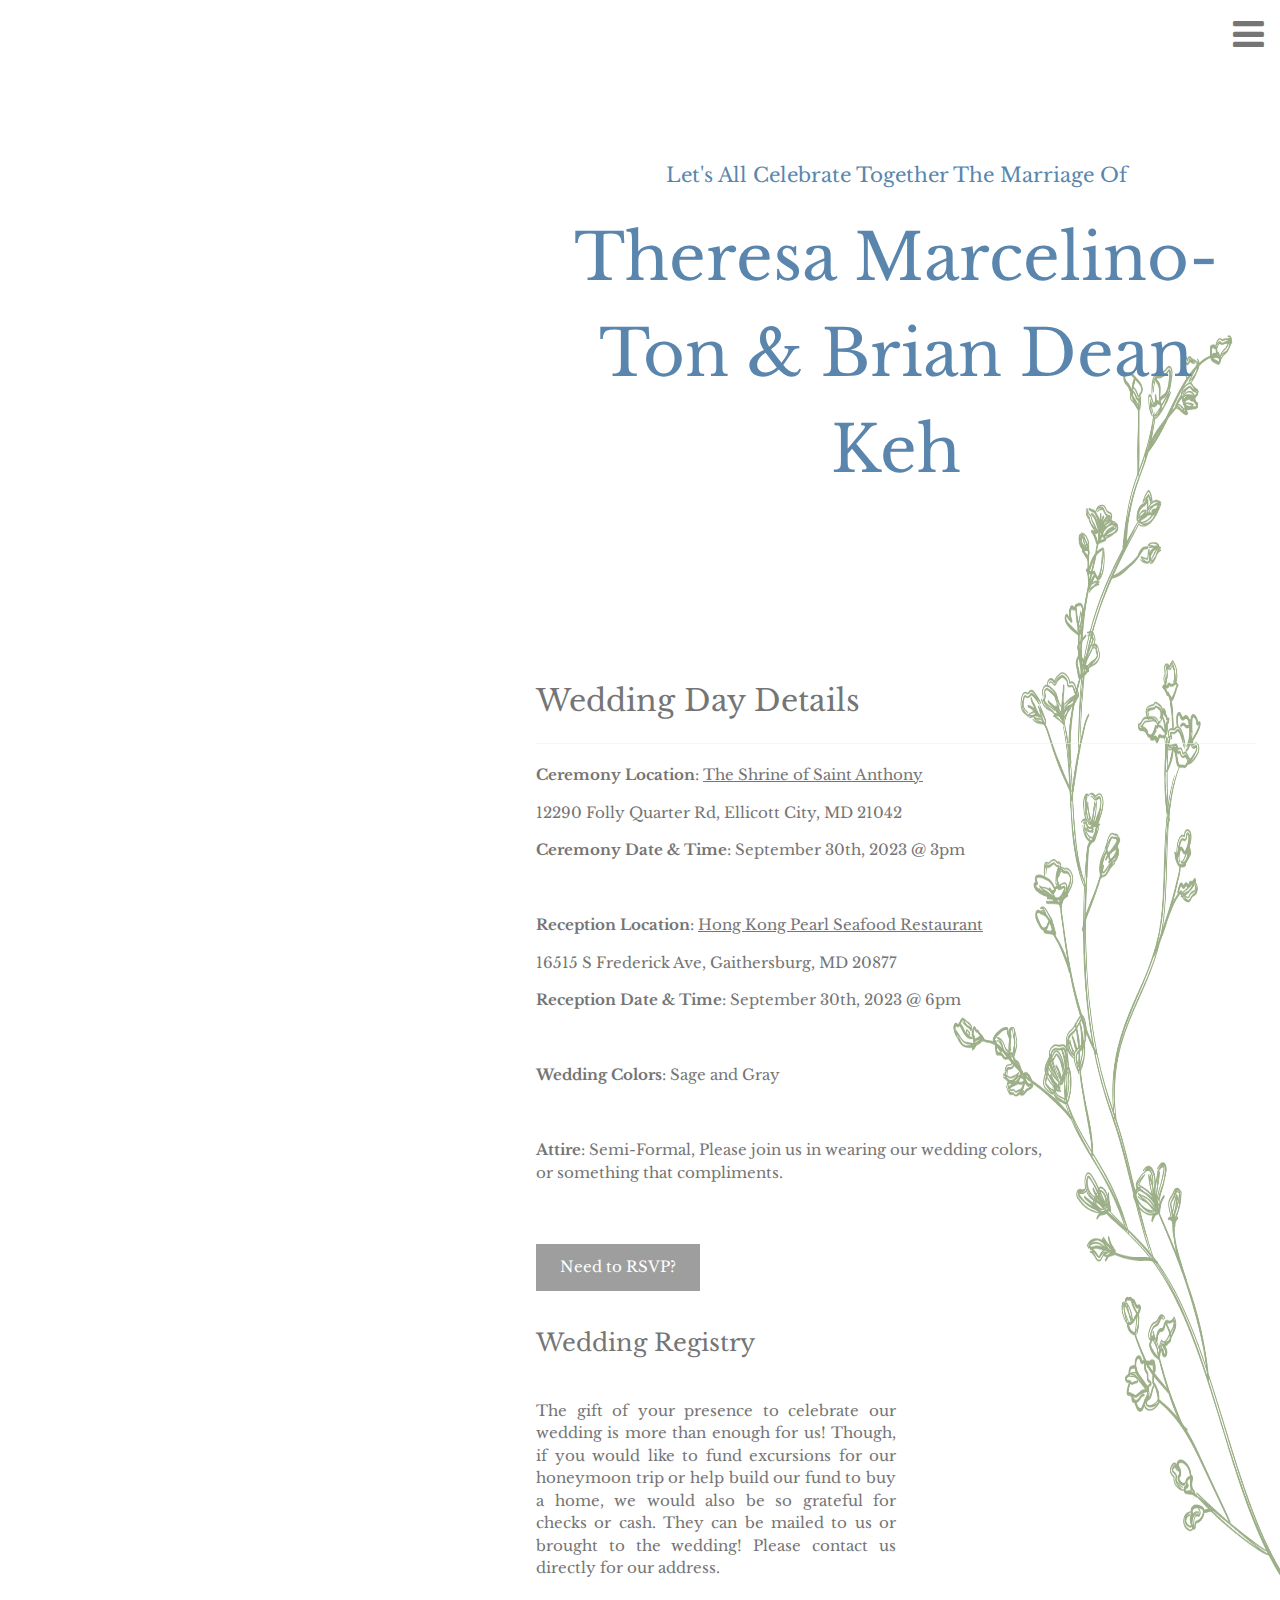
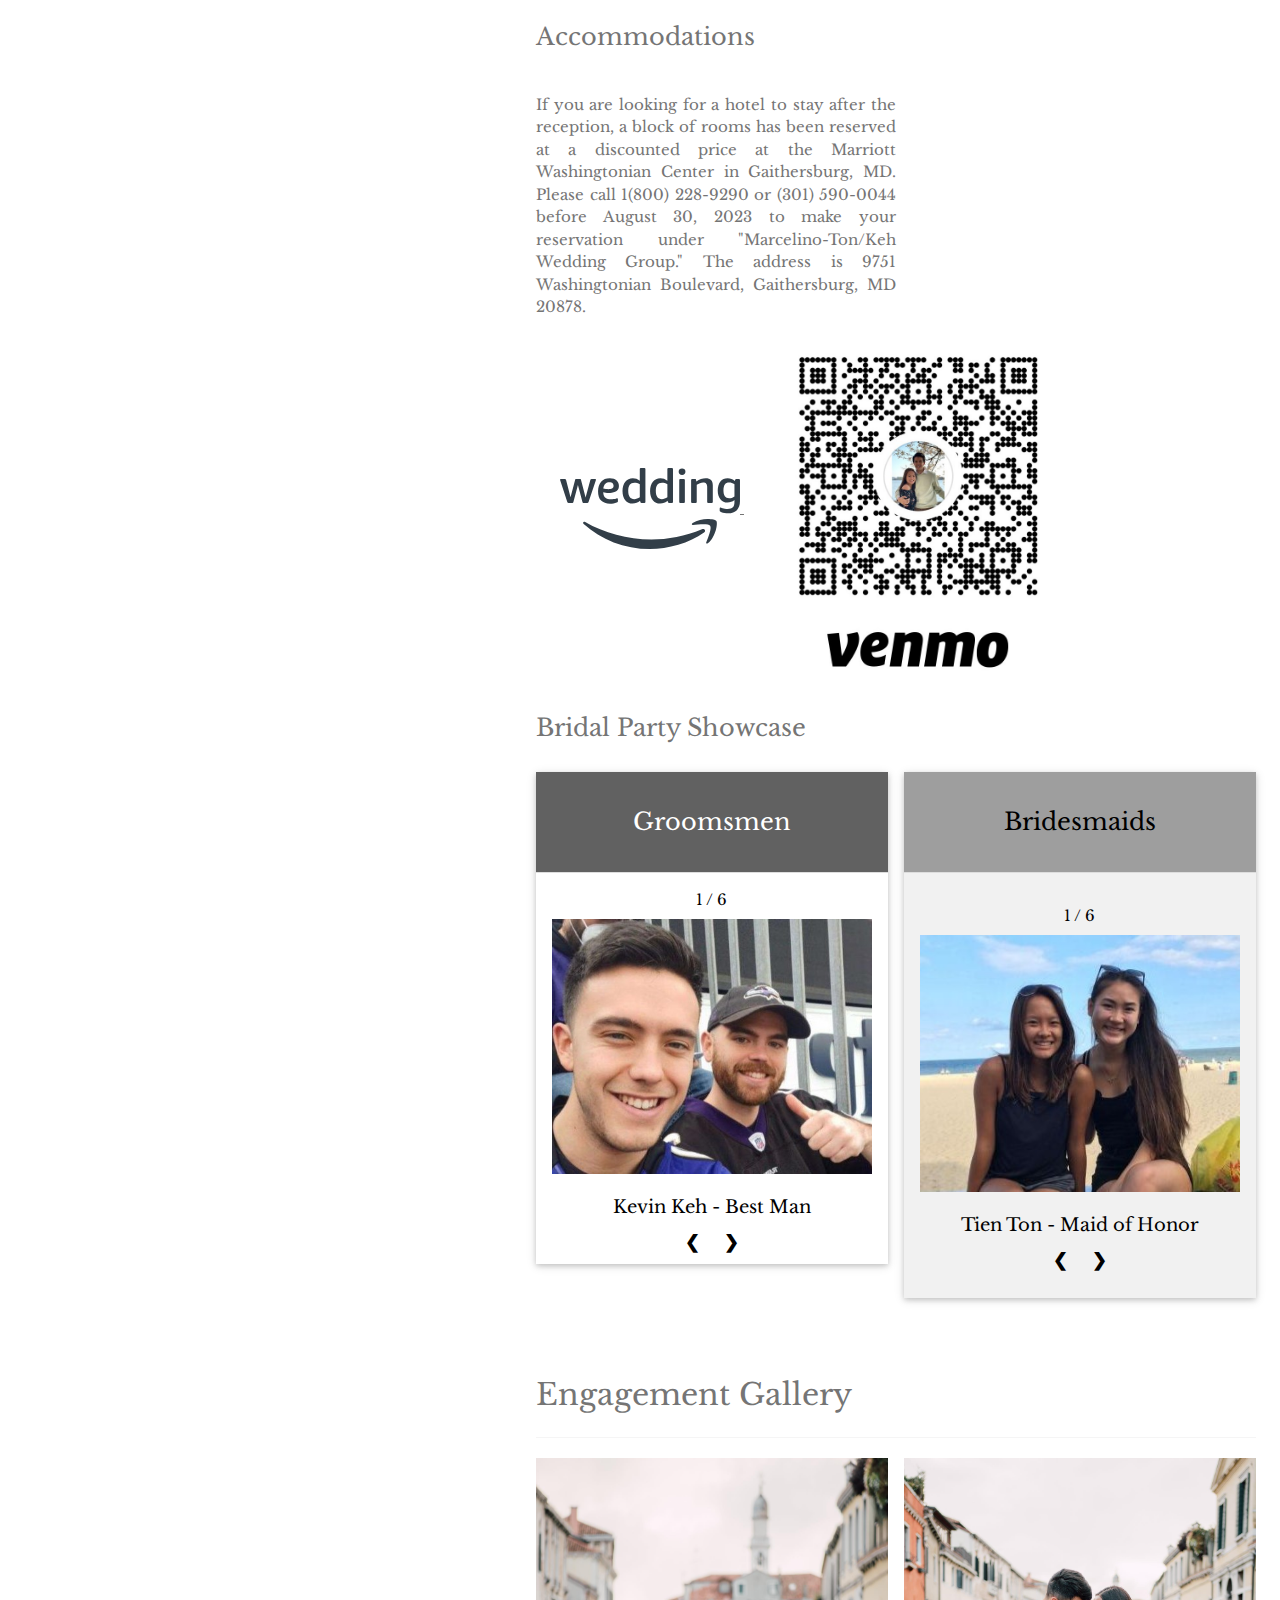
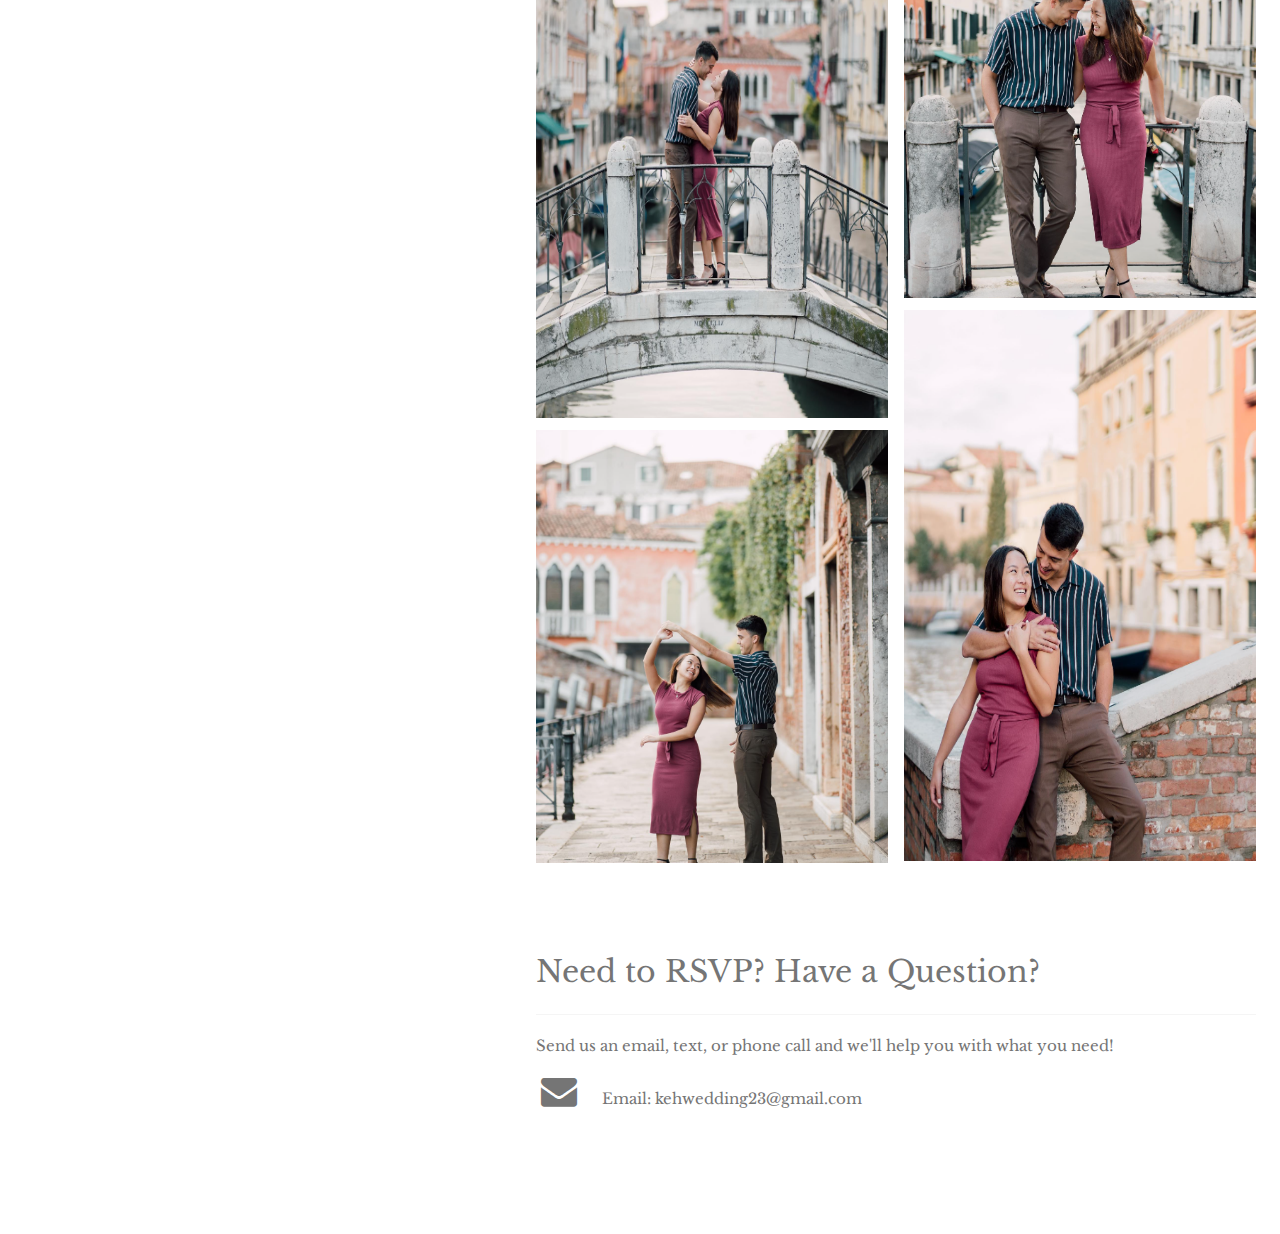
==== commit 2be23bc3: "Update index.html" ====
--- a/index.html
+++ b/index.html
@@ -175,15 +175,15 @@
       </p>
       <br>
       <p>
-        <b>Location</b>: <a
-          href="https://www.google.com/maps/dir/47.6701206,-122.1182403/hong+kong+pearl+seafood+restaurant+gaithersburg/@35.9584326,-83.5982412,5.04z/data=!4m9!4m8!1m1!4e1!1m5!1m1!1s0x89b7d34617cc510d:0x7bbb536253c7065!2m2!1d-77.1829447!2d39.1270677?entry=ttu">Hong Kong Pearl Seafood Restaurant</a>
+        <b>Reception Location</b>: <a
+          href="https://www.google.com/maps/place/Hong+Kong+Pearl+Seafood+Restaurant+(MD)/@39.1270677,-77.1855196,17z/data=!3m1!4b1!4m6!3m5!1s0x89b7d34617cc510d:0x7bbb536253c7065!8m2!3d39.1270677!4d-77.1829447!16s%2Fg%2F11v18qyzwb?entry=ttu">Hong Kong Pearl Seafood Restaurant</a>
       </p>
       <p>16515 S Frederick Ave, Gaithersburg, MD 20877</p>
       <p>
         <b>Reception Date & Time</b>: September 30th, 2023 @ 6pm
       </p>
       <br>
-      <p><b>Wedding Colors</b>: Sage, Dusty Blue, Light Blue, and Gray</p>
+      <p><b>Wedding Colors</b>: Sage and Gray</p>
       <br>
       <p><b>Attire</b>: Semi-Formal, Please join us in wearing our wedding colors,
         <br>or something that compliments.
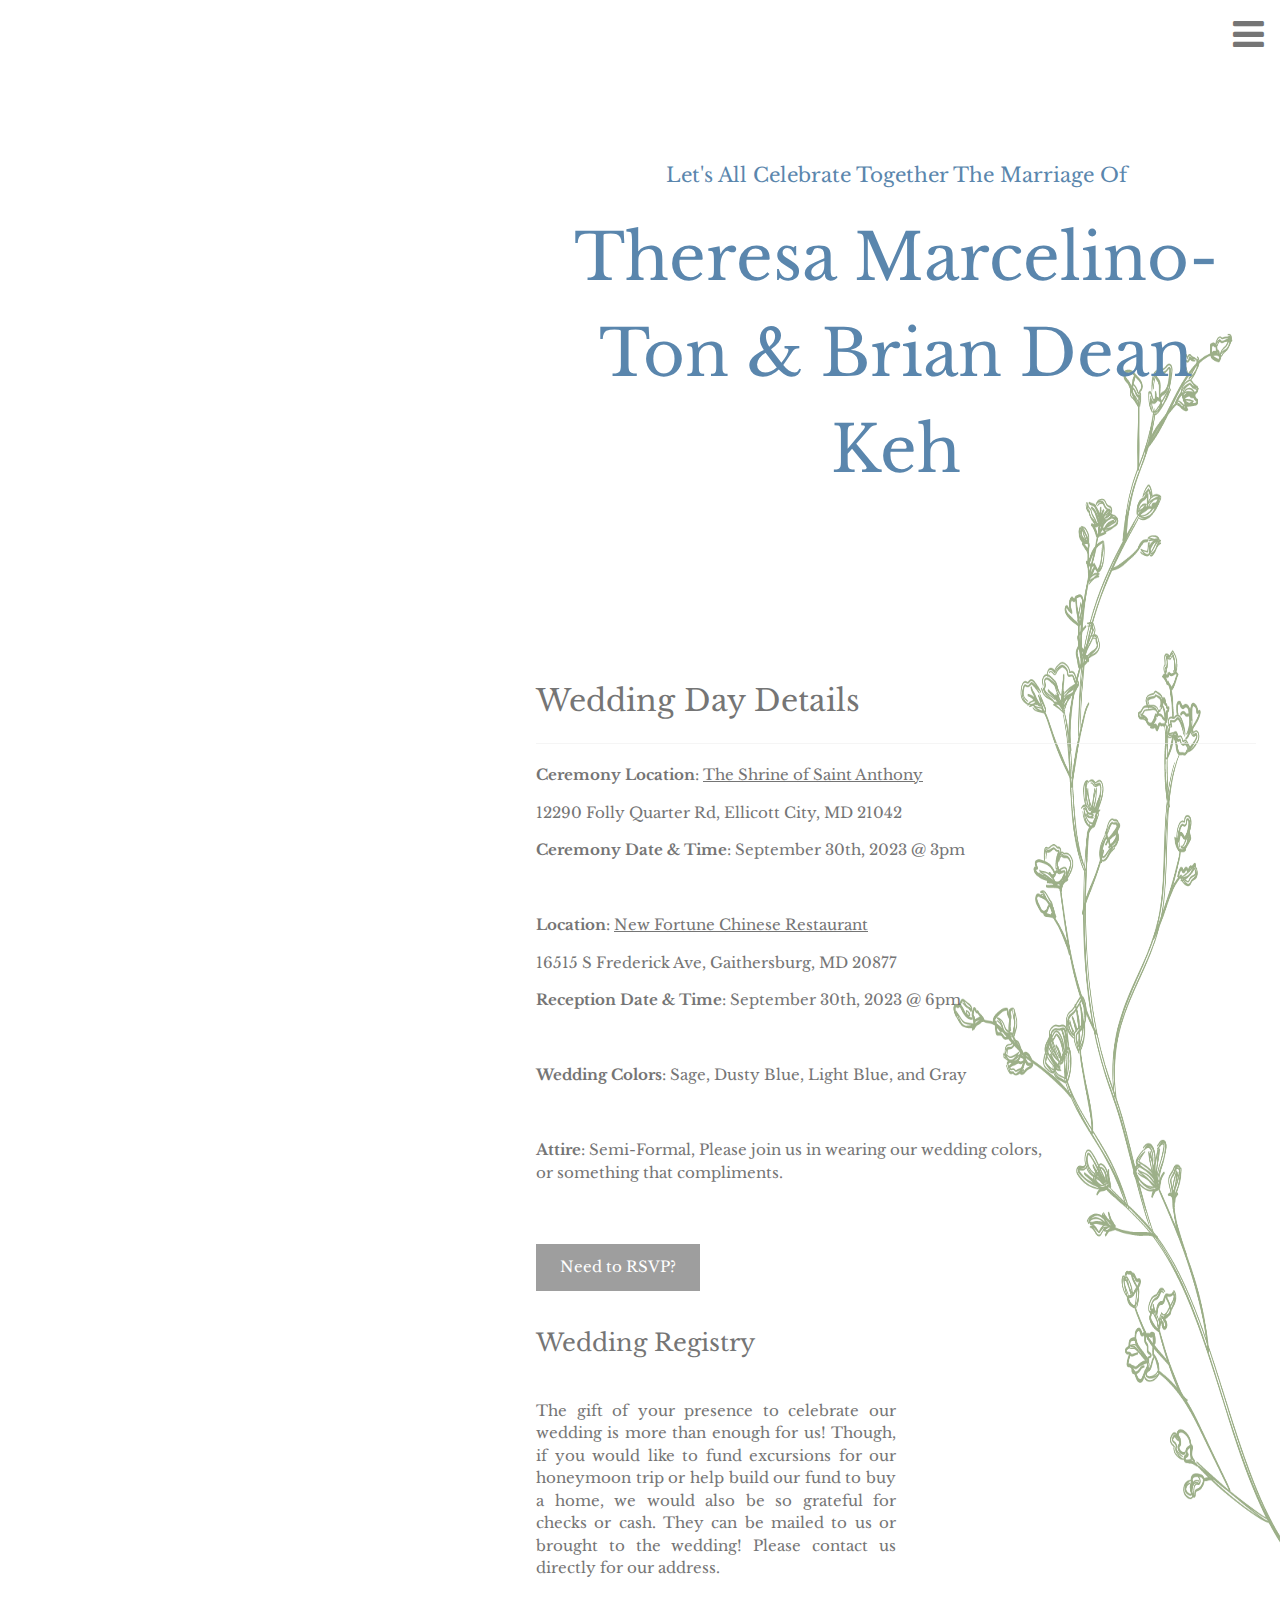
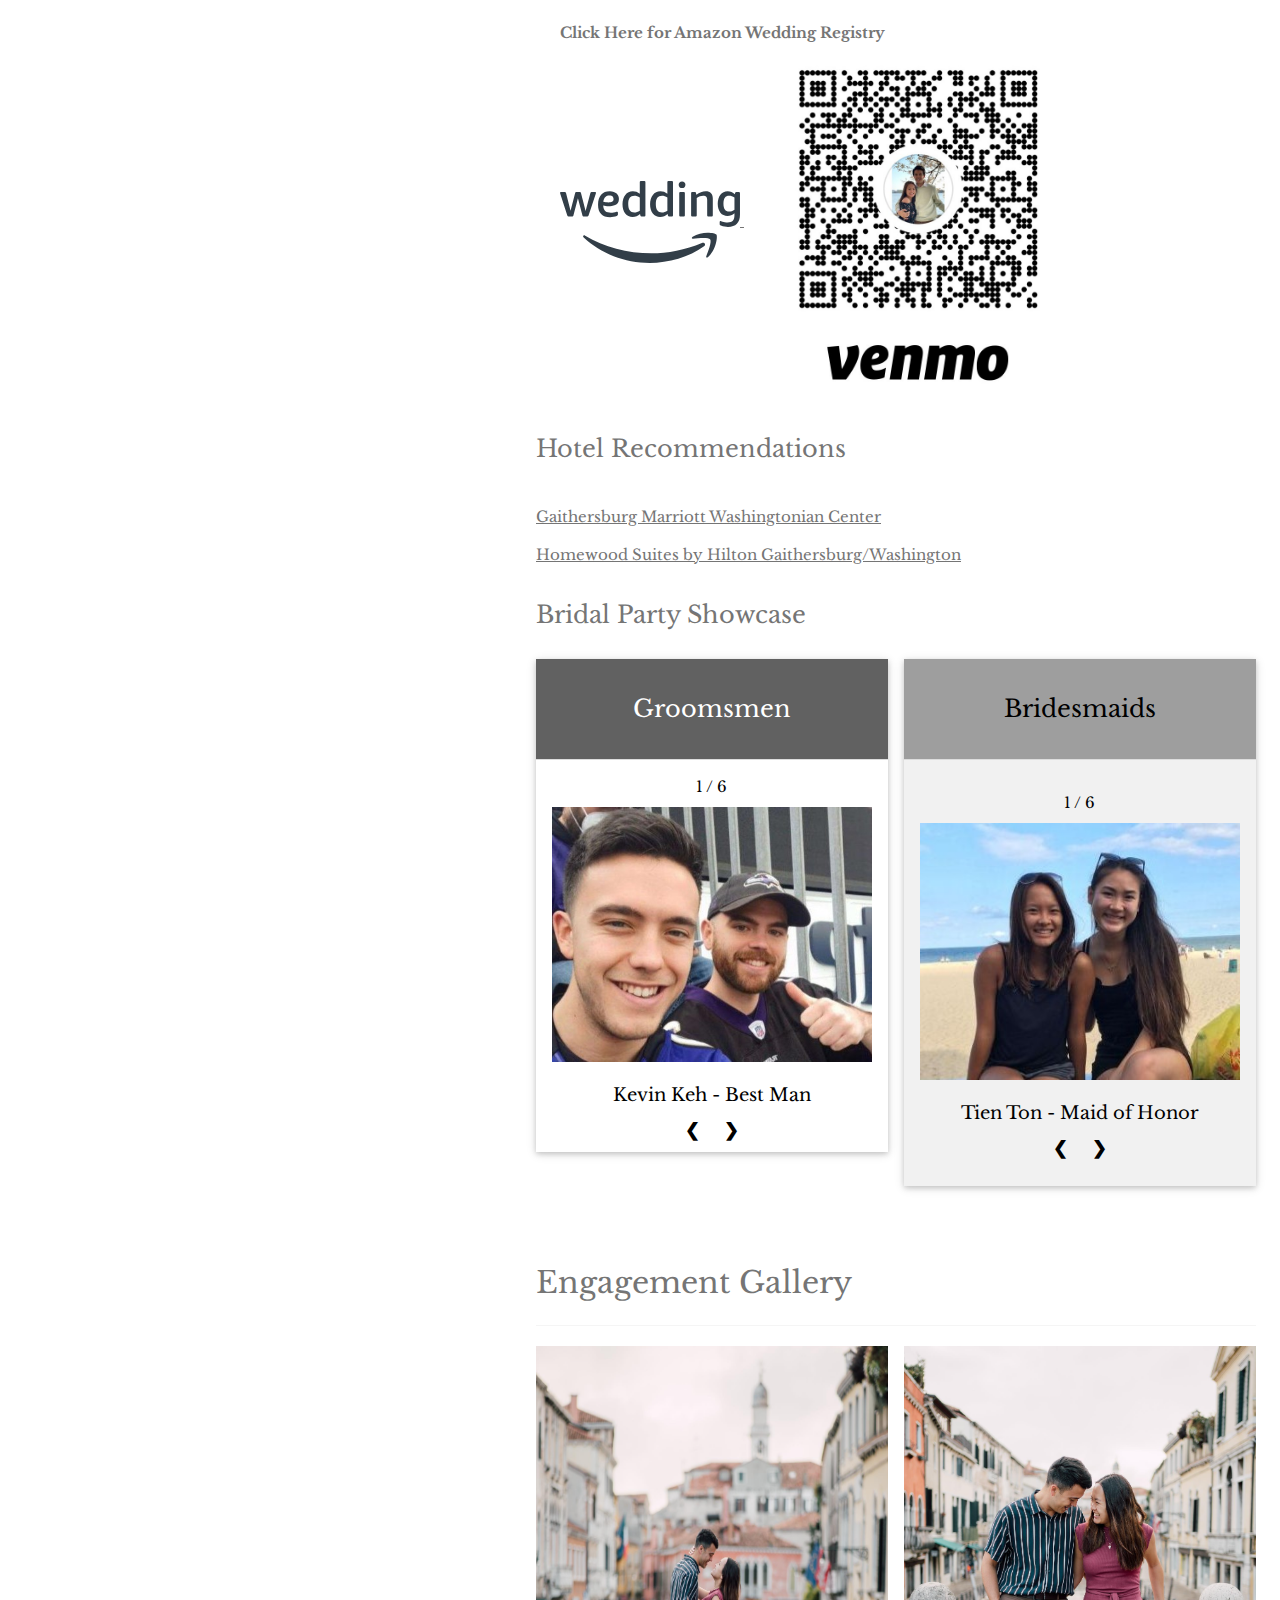
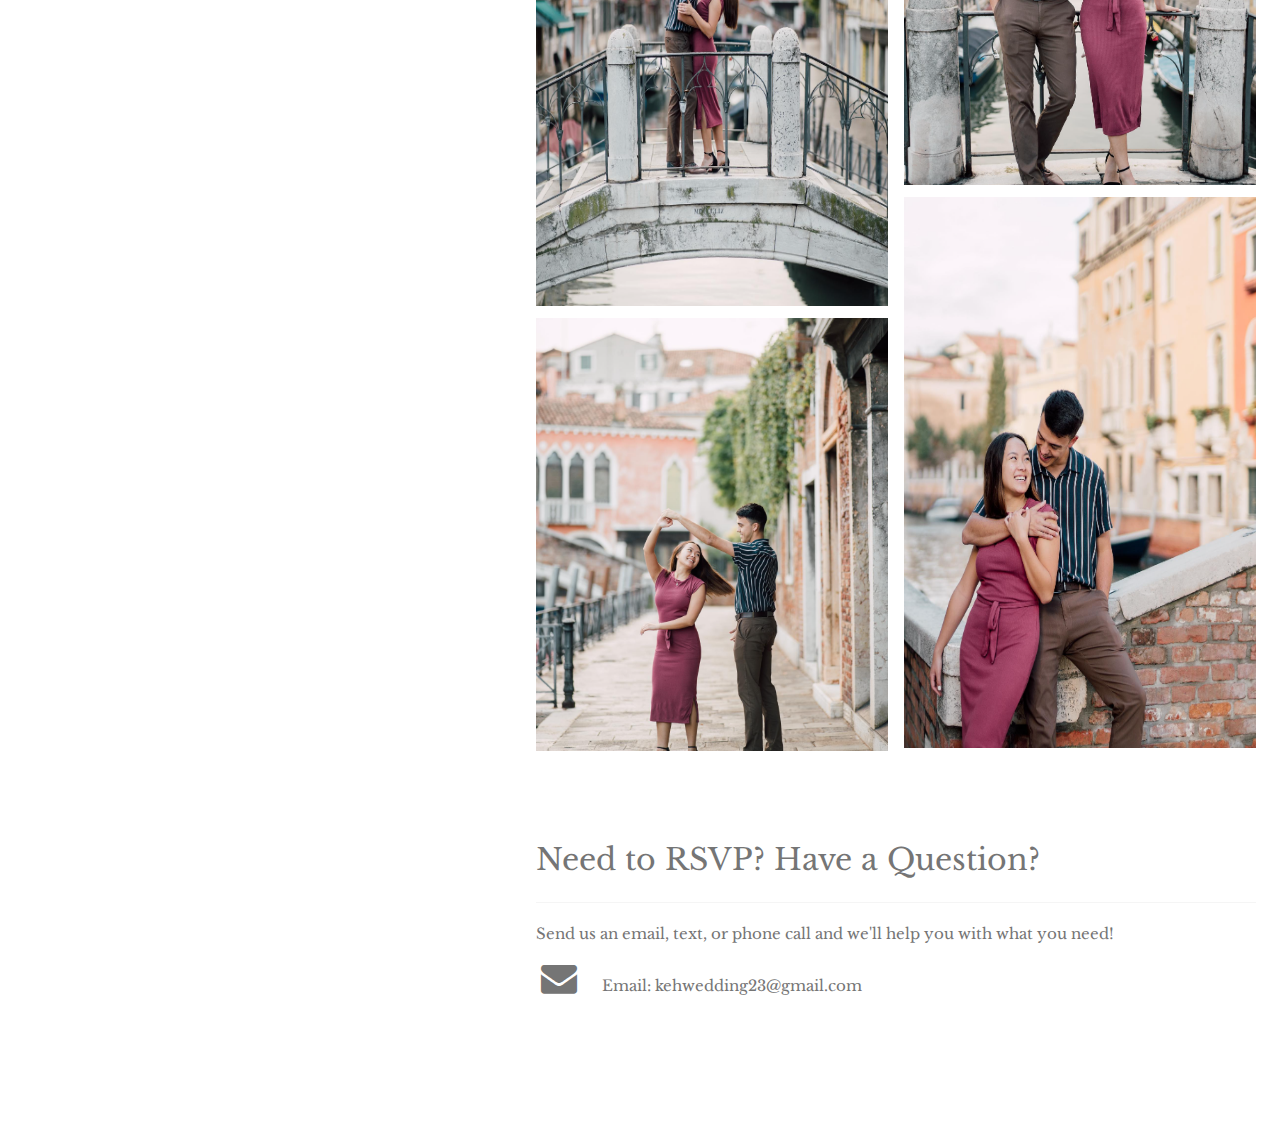
==== commit 4a621ca5: "update stuff" ====
--- a/index.html
+++ b/index.html
@@ -175,15 +175,17 @@
       </p>
       <br>
       <p>
-        <b>Reception Location</b>: <a
-          href="https://www.google.com/maps/place/Hong+Kong+Pearl+Seafood+Restaurant+(MD)/@39.1270677,-77.1855196,17z/data=!3m1!4b1!4m6!3m5!1s0x89b7d34617cc510d:0x7bbb536253c7065!8m2!3d39.1270677!4d-77.1829447!16s%2Fg%2F11v18qyzwb?entry=ttu">Hong Kong Pearl Seafood Restaurant</a>
+        <b>Location</b>: <a
+          href="https://www.google.com/maps/place/new+fortune+chinese+restaurant+gaithersburg+md/@39.1270677,-77.1829447,15z/data=!4m2!3m1!1s0x0:0x479487c42ac76921?sa=X&ved=2ahUKEwj9sbjB-4T-AhWoBDQIHVMrAvMQ_BJ6BQiIARAD">New
+          Fortune
+          Chinese Restaurant</a>
       </p>
       <p>16515 S Frederick Ave, Gaithersburg, MD 20877</p>
       <p>
         <b>Reception Date & Time</b>: September 30th, 2023 @ 6pm
       </p>
       <br>
-      <p><b>Wedding Colors</b>: Sage and Gray</p>
+      <p><b>Wedding Colors</b>: Sage, Dusty Blue, Light Blue, and Gray</p>
       <br>
       <p><b>Attire</b>: Semi-Formal, Please join us in wearing our wedding colors,
         <br>or something that compliments.
@@ -201,14 +203,9 @@
         be so grateful for checks or cash. They can be mailed to us or brought to the wedding! Please contact us
         directly for our address.</p>
 
-        <h3 class="w3-padding-24">Accommodations</h3>
-
-      <p style="max-width: 50%;">If you are looking for a hotel to stay after the reception, a block of rooms 
-        has been reserved at a discounted price at the Marriott Washingtonian Center in Gaithersburg, MD. 
-        Please call 1(800) 228-9290 or (301) 590-0044 before August 30, 2023 to make your reservation under 
-        "Marcelino-Ton/Keh Wedding Group." The address is 9751 Washingtonian Boulevard, Gaithersburg, MD 20878. </p>
-
       <div class="w3-padding-large">
+        <p style="font-weight: bold; ">
+          <a style="text-decoration:none;"href="https://www.amazon.com/wedding/share/kehwedding23">Click Here for Amazon Wedding Registry</a></p>
         <a styles="w3-padding-24" href="https://www.amazon.com/wedding/share/kehwedding23">
           <img class="image amazon-image" src="./pictures/amazon-wedding-logo.svg" width="180" />
         </a>
@@ -216,6 +213,17 @@
         <img src="./pictures/qr_code.jpg" width="350" />
       </div>
 
+      <h3 class="w3-padding-24">Hotel Recommendations</h3>
+
+      <p><a styles="max-width: 50%;"
+          href="https://www.marriott.com/en-us/hotels/waswg-gaithersburg-marriott-washingtonian-center/overview/">
+          Gaithersburg
+          Marriott Washingtonian Center</a>
+      </p>
+      <p><a styles="max-width: 50%;"
+          href="https://www.hilton.com/en/hotels/gainghw-homewood-suites-gaithersburg-washington-dc-north/hotel-info/">
+          Homewood Suites by Hilton Gaithersburg/Washington</a>
+      </p>
       <!-- Grid for pricing tables -->
       <h3 class="w3-padding-16">Bridal Party Showcase</h3>
       <div class="w3-row-padding" style="margin:0 -16px">
@@ -407,4 +415,4 @@
 
 </body>
 
-</html>
+</html>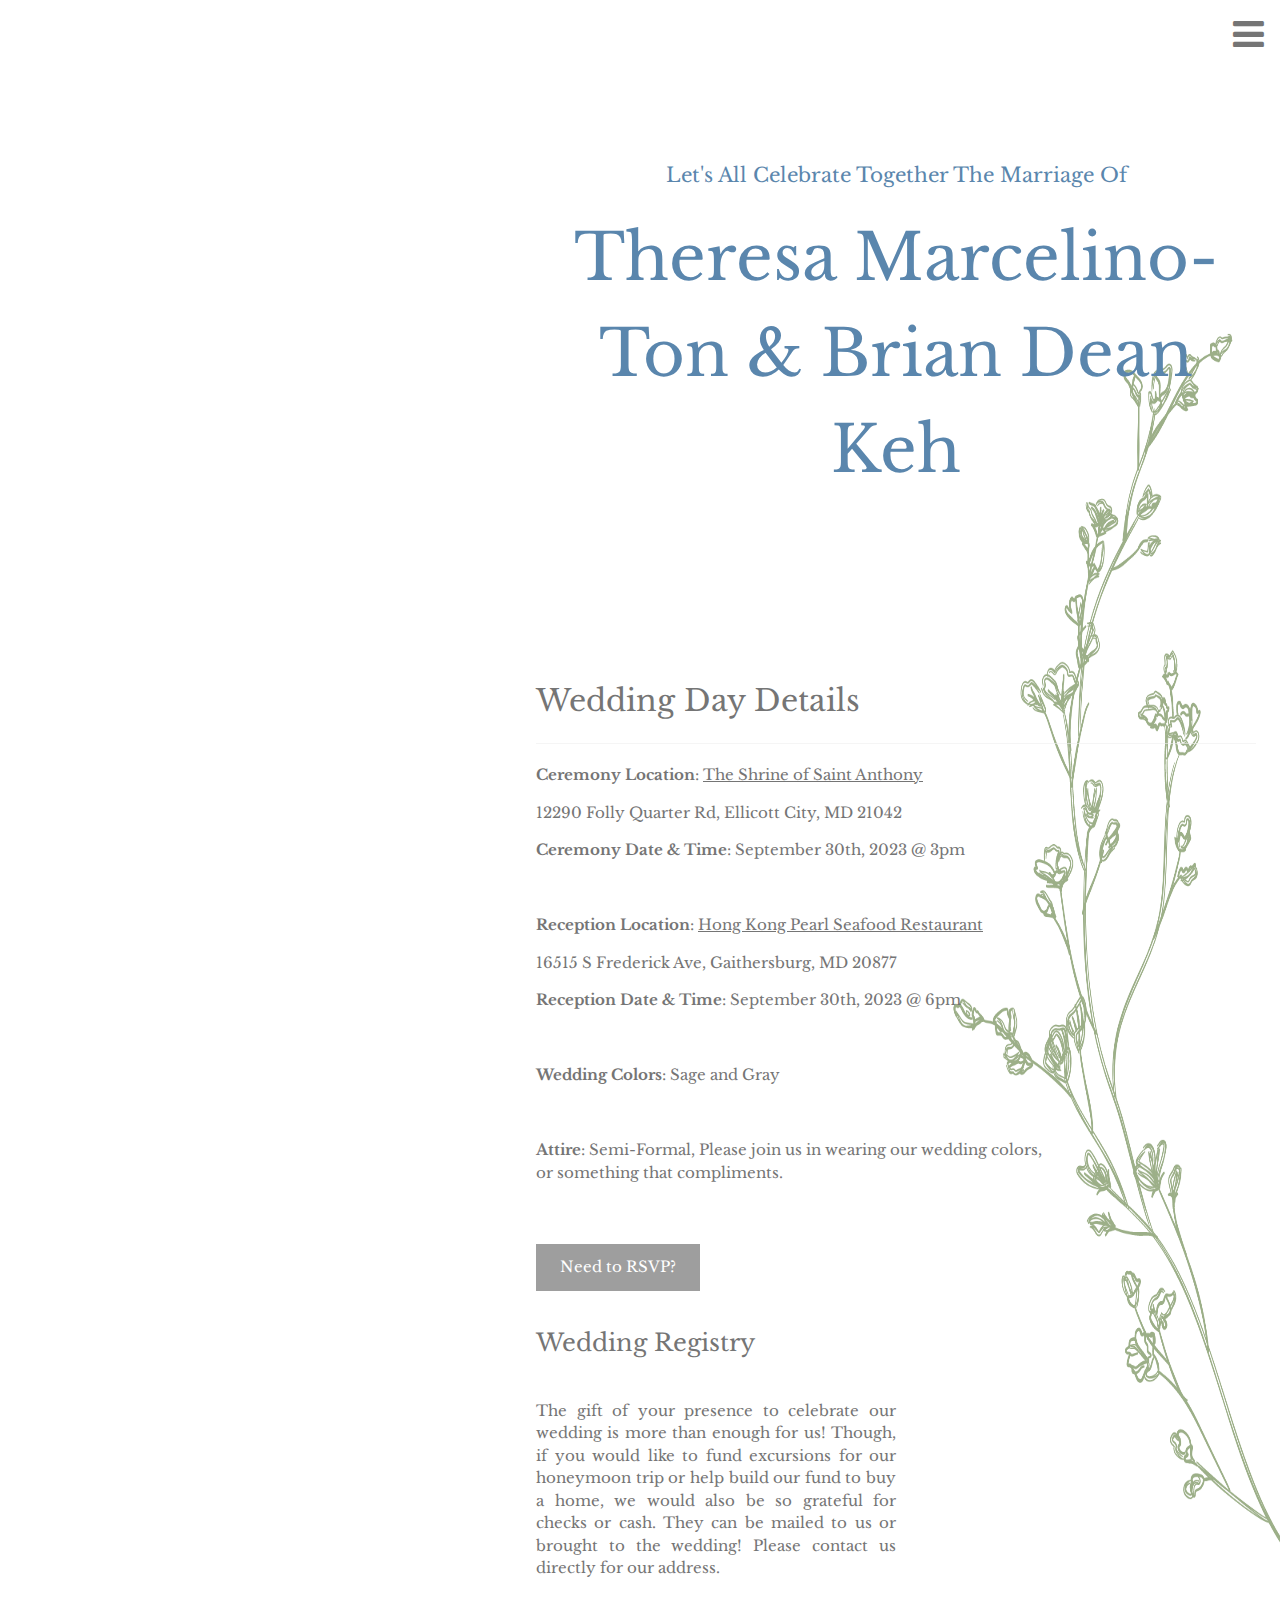
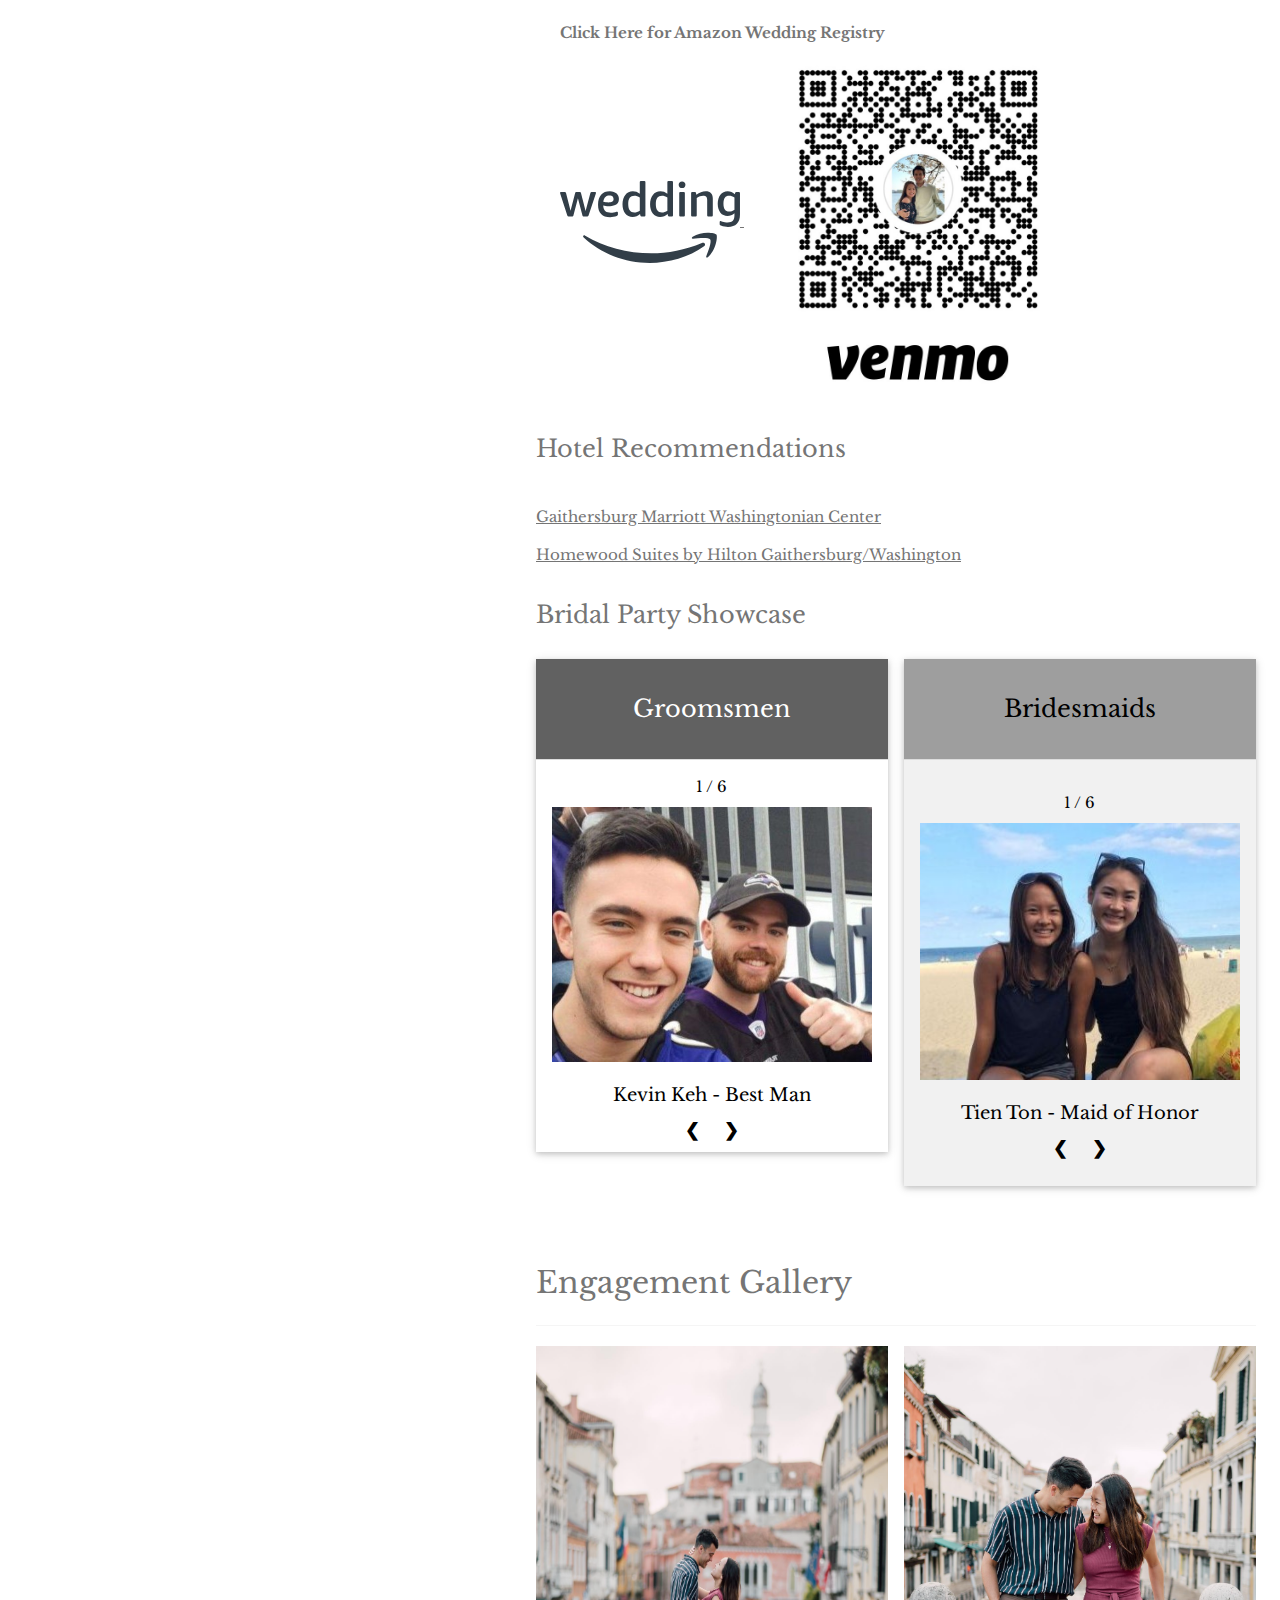
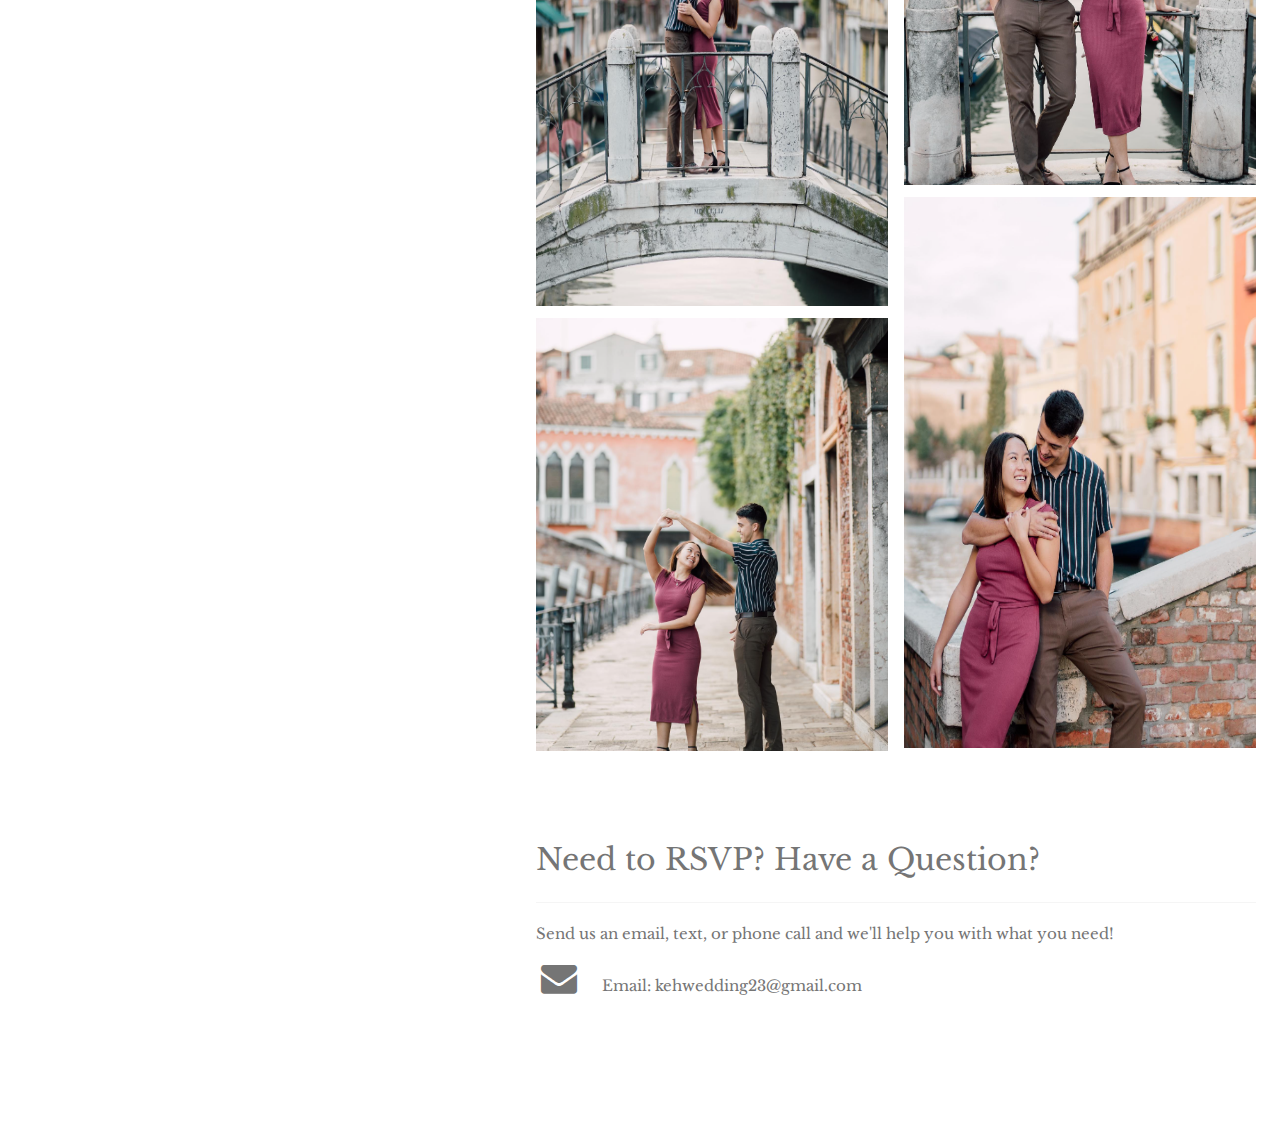
==== commit 84e8fbcd: "Merge branch 'main' of https://github.com/TheRealEn2o/Brian-Resa-Wedding" ====
--- a/index.html
+++ b/index.html
@@ -175,17 +175,15 @@
       </p>
       <br>
       <p>
-        <b>Location</b>: <a
-          href="https://www.google.com/maps/place/new+fortune+chinese+restaurant+gaithersburg+md/@39.1270677,-77.1829447,15z/data=!4m2!3m1!1s0x0:0x479487c42ac76921?sa=X&ved=2ahUKEwj9sbjB-4T-AhWoBDQIHVMrAvMQ_BJ6BQiIARAD">New
-          Fortune
-          Chinese Restaurant</a>
+        <b>Reception Location</b>: <a
+          href="https://www.google.com/maps/place/Hong+Kong+Pearl+Seafood+Restaurant+(MD)/@39.1270677,-77.1855196,17z/data=!3m1!4b1!4m6!3m5!1s0x89b7d34617cc510d:0x7bbb536253c7065!8m2!3d39.1270677!4d-77.1829447!16s%2Fg%2F11v18qyzwb?entry=ttu">Hong Kong Pearl Seafood Restaurant</a>
       </p>
       <p>16515 S Frederick Ave, Gaithersburg, MD 20877</p>
       <p>
         <b>Reception Date & Time</b>: September 30th, 2023 @ 6pm
       </p>
       <br>
-      <p><b>Wedding Colors</b>: Sage, Dusty Blue, Light Blue, and Gray</p>
+      <p><b>Wedding Colors</b>: Sage and Gray</p>
       <br>
       <p><b>Attire</b>: Semi-Formal, Please join us in wearing our wedding colors,
         <br>or something that compliments.
